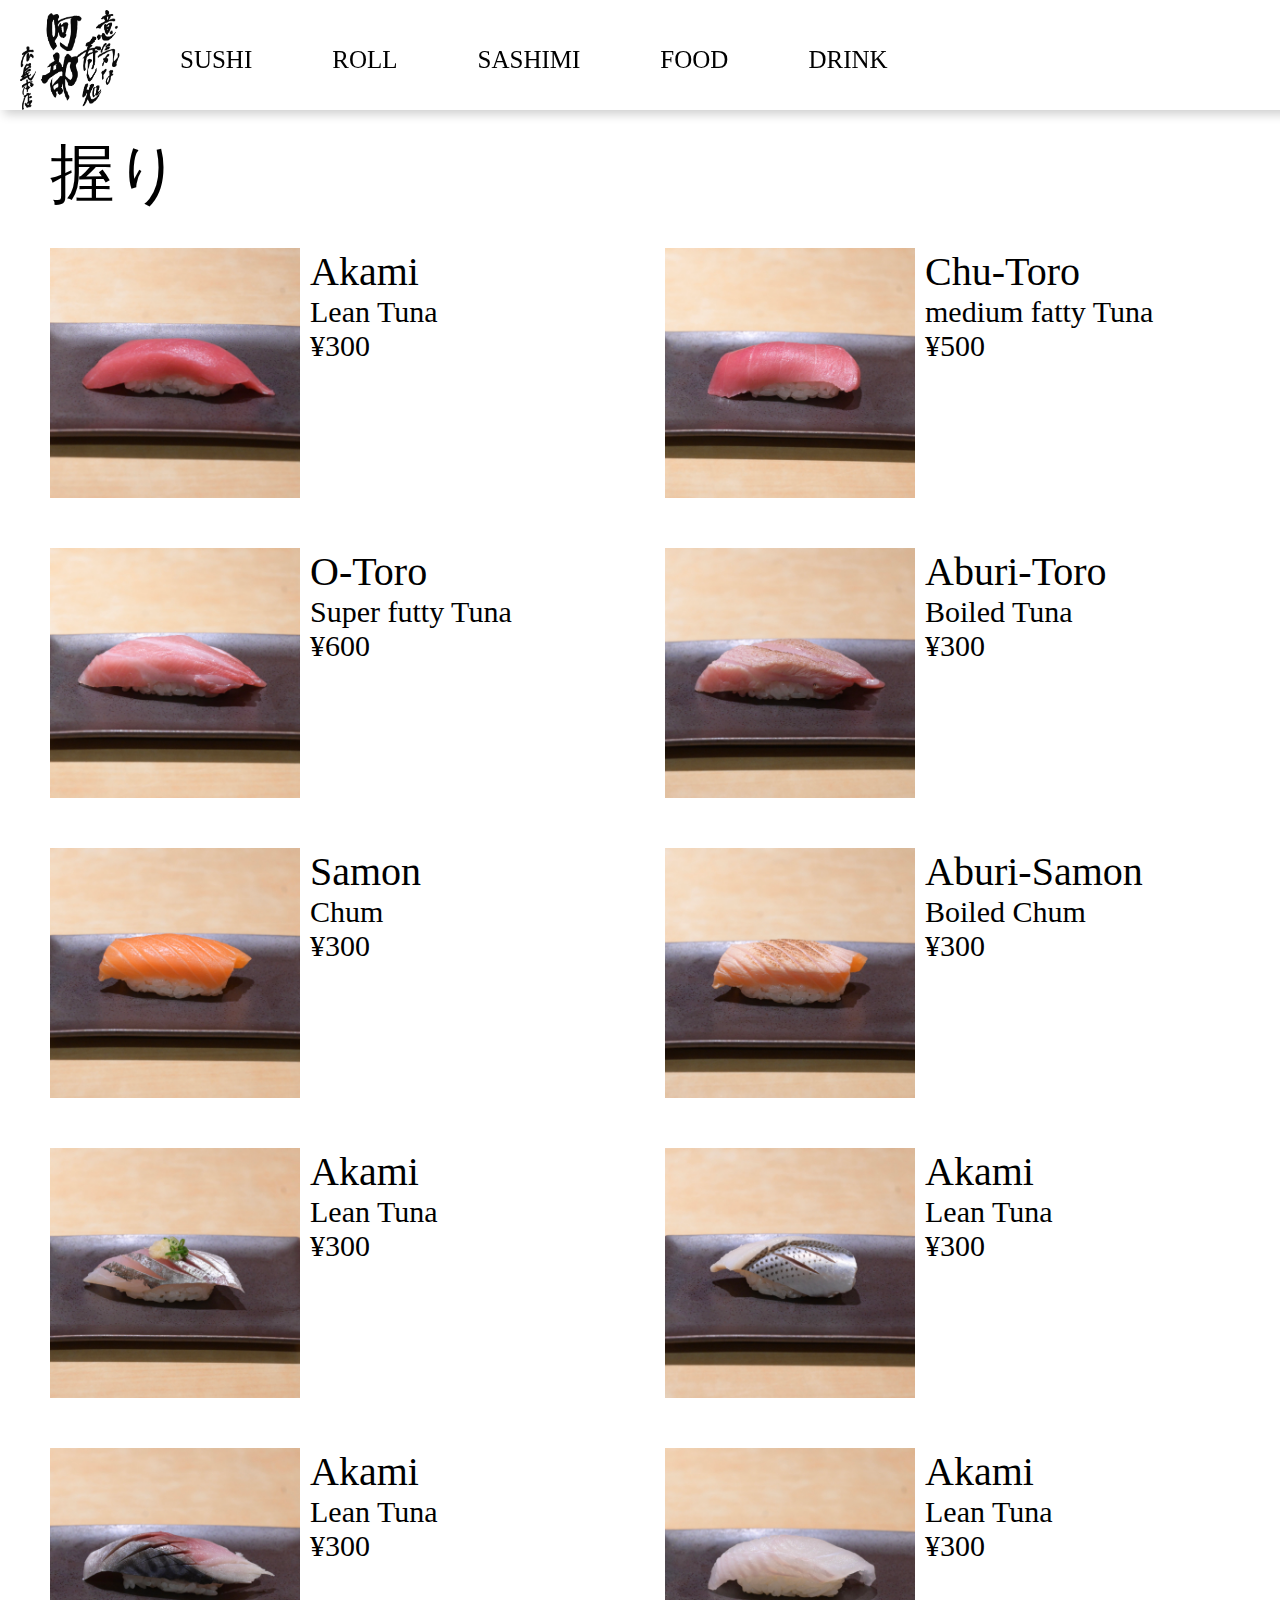
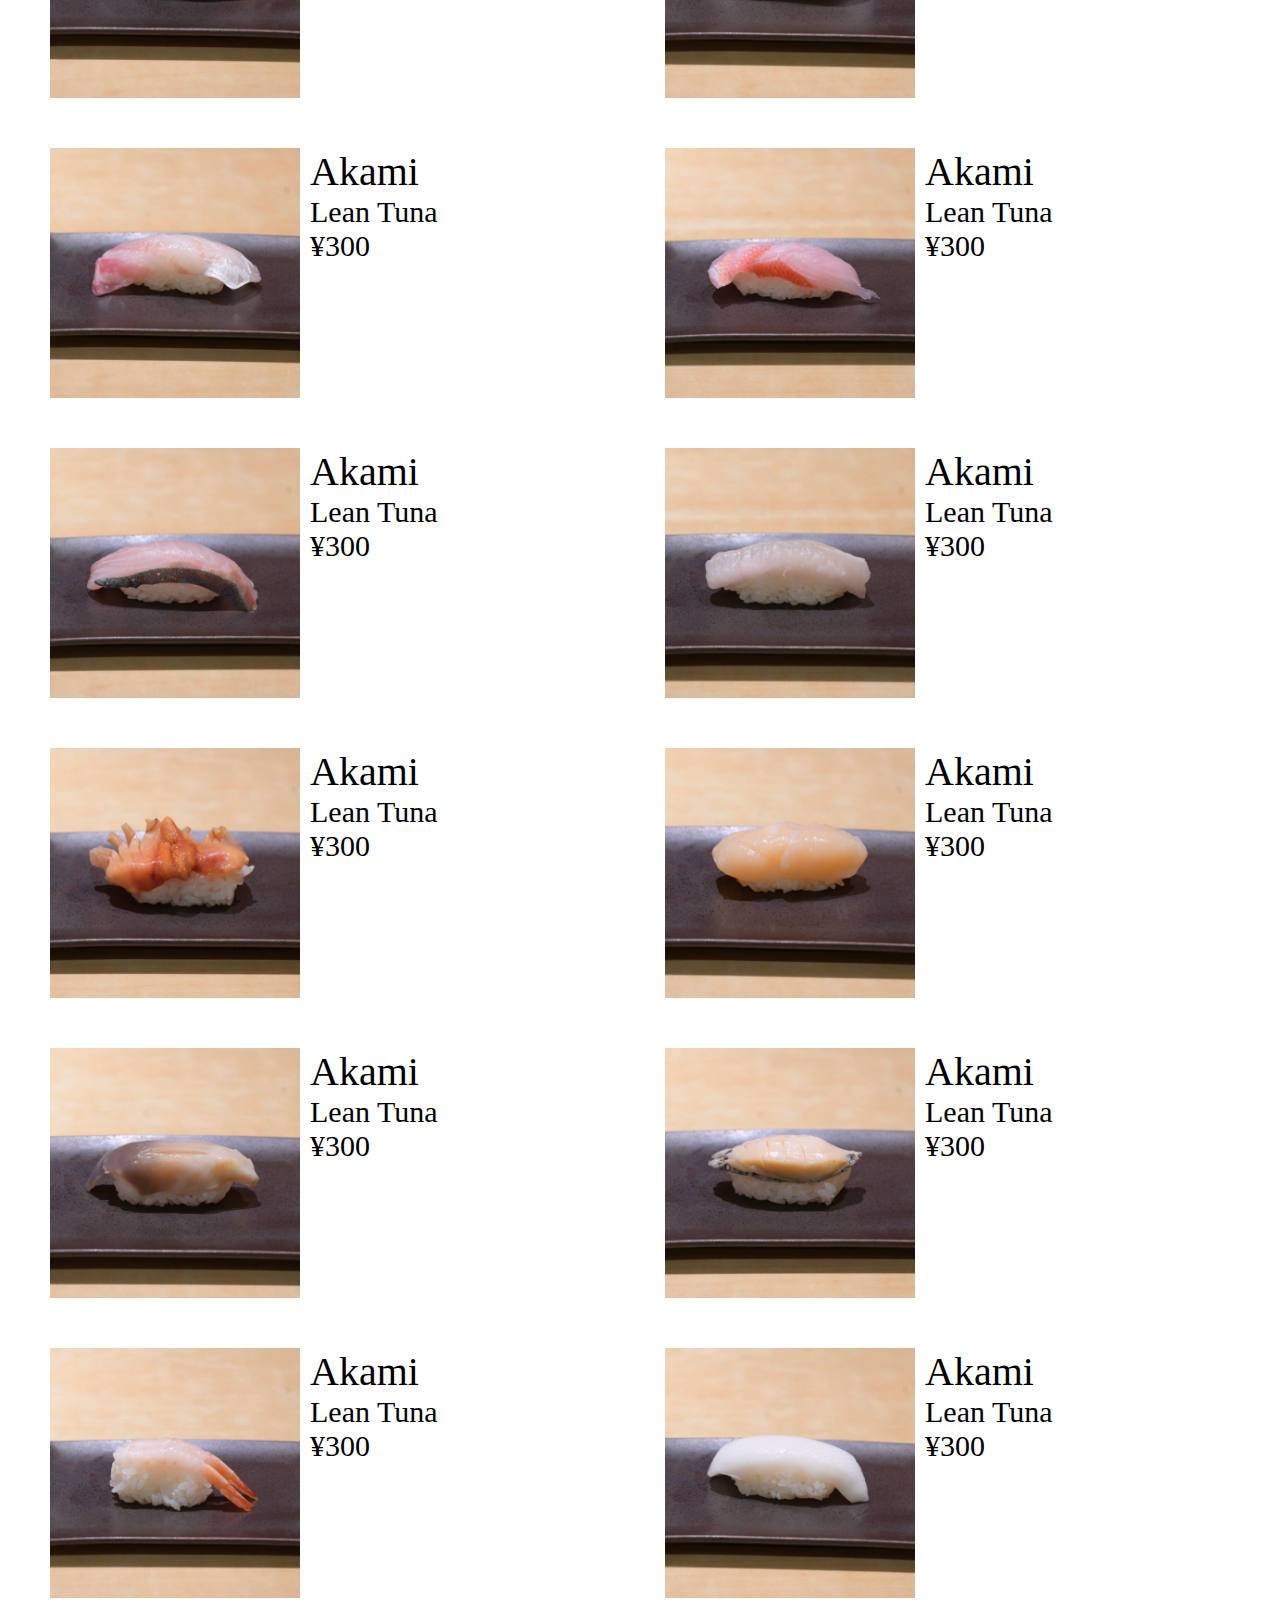
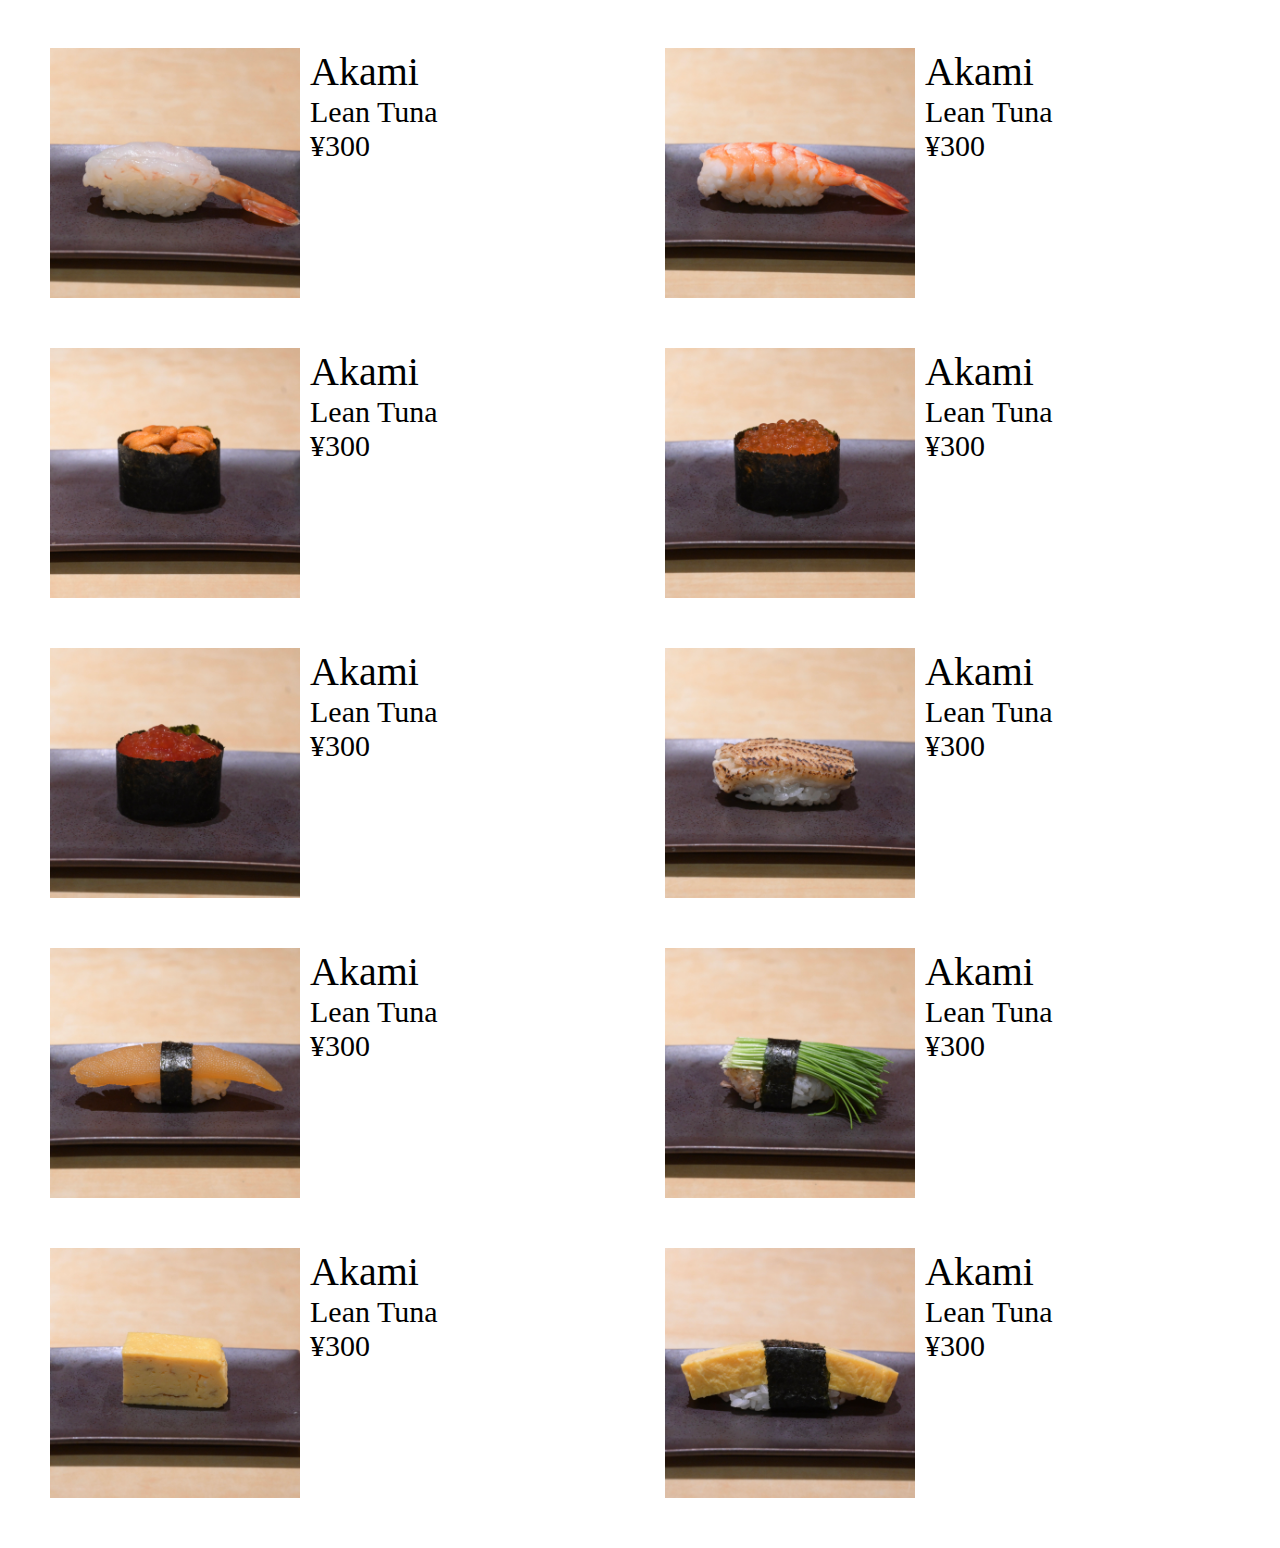
==== index.html @ 91ff0795 "Add files via upload" ====
<!DOCTYPE html>
<html>
<head>
	<meta charset="utf-8">
	<title>阿部寿司広尾本店</title>
	<link rel="stylesheet" type="text/css" href="index.css">
</head>
<body>
	<header><img src="img.png">
		<ul>
			<li><a>SUSHI</a></li>
			<li><a href="roll.html">ROLL</a></li>
			<li><a href="sashimi.html">SASHIMI</a></li>
			<li><a>FOOD</a></li>
			<li><a>DRINK</a></li>
		</ul>
	</header>

		<div class="sushi-container">
			<div><h1>握り</h1></div>
			<ul>
				<li><img src="img1.JPG"><p class="name">Akami</p><p class="name2">Lean Tuna</p><p class="place">¥300</p></li>
				<li><img src="img2.JPG"><p class="name">Chu-Toro</p><p class="name2">medium fatty Tuna</p><p class="place">¥500</p></li>
				<li><img src="img3.JPG"><p class="name">O-Toro</p><p class="name2">Super futty Tuna</p><p class="place">¥600</p></li>
				<li><img src="img4.JPG"><p class="name">Aburi-Toro</p><p class="name2">Boiled Tuna</p><p class="place">¥300</p></li>
				<li><img src="img5.JPG"><p class="name">Samon</p><p class="name2">Chum</p><p class="place">¥300</p></li>
				<li><img src="img6.JPG"><p class="name">Aburi-Samon</p><p class="name2">Boiled Chum</p><p class="place">¥300</p></li>
				<li><img src="img7.JPG"><p class="name">Akami</p><p class="name2">Lean Tuna</p><p class="place">¥300</p></li>
				<li><img src="img8.JPG"><p class="name">Akami</p><p class="name2">Lean Tuna</p><p class="place">¥300</p></li>
				<li><img src="img9.JPG"><p class="name">Akami</p><p class="name2">Lean Tuna</p><p class="place">¥300</p></li>
				<li><img src="img10.JPG"><p class="name">Akami</p><p class="name2">Lean Tuna</p><p class="place">¥300</p></li>
				<li><img src="img11.JPG"><p class="name">Akami</p><p class="name2">Lean Tuna</p><p class="place">¥300</p></li>
				<li><img src="img12.JPG"><p class="name">Akami</p><p class="name2">Lean Tuna</p><p class="place">¥300</p></li>
				<li><img src="img13.JPG"><p class="name">Akami</p><p class="name2">Lean Tuna</p><p class="place">¥300</p></li>
				<li><img src="img14.JPG"><p class="name">Akami</p><p class="name2">Lean Tuna</p><p class="place">¥300</p></li>
				<li><img src="img15.JPG"><p class="name">Akami</p><p class="name2">Lean Tuna</p><p class="place">¥300</p></li>
				<li><img src="img16.JPG"><p class="name">Akami</p><p class="name2">Lean Tuna</p><p class="place">¥300</p></li>
				<li><img src="img17.JPG"><p class="name">Akami</p><p class="name2">Lean Tuna</p><p class="place">¥300</p></li>
				<li><img src="img18.JPG"><p class="name">Akami</p><p class="name2">Lean Tuna</p><p class="place">¥300</p></li>
				<li><img src="img19.JPG"><p class="name">Akami</p><p class="name2">Lean Tuna</p><p class="place">¥300</p></li>
				<li><img src="img20.JPG"><p class="name">Akami</p><p class="name2">Lean Tuna</p><p class="place">¥300</p></li>
				<li><img src="img21.JPG"><p class="name">Akami</p><p class="name2">Lean Tuna</p><p class="place">¥300</p></li>
				<li><img src="img22.JPG"><p class="name">Akami</p><p class="name2">Lean Tuna</p><p class="place">¥300</p></li>
				<li><img src="img23.JPG"><p class="name">Akami</p><p class="name2">Lean Tuna</p><p class="place">¥300</p></li>
				<li><img src="img24.JPG"><p class="name">Akami</p><p class="name2">Lean Tuna</p><p class="place">¥300</p></li>
				<li><img src="img25.JPG"><p class="name">Akami</p><p class="name2">Lean Tuna</p><p class="place">¥300</p></li>
				<li><img src="img26.JPG"><p class="name">Akami</p><p class="name2">Lean Tuna</p><p class="place">¥300</p></li>
				<li><img src="img27.JPG"><p class="name">Akami</p><p class="name2">Lean Tuna</p><p class="place">¥300</p></li>
				<li><img src="img28.JPG"><p class="name">Akami</p><p class="name2">Lean Tuna</p><p class="place">¥300</p></li>
				<li><img src="img29.JPG"><p class="name">Akami</p><p class="name2">Lean Tuna</p><p class="place">¥300</p></li>
				<li><img src="img30.JPG"><p class="name">Akami</p><p class="name2">Lean Tuna</p><p class="place">¥300</p></li>
			</ul>
		</div>
</body>
</html>
---- index.css ----
*{
	font-family: "Times New Roman";
	font-weight: normal;
	color: black;
	text-decoration:none;
	margin: 0;
	list-style: none;
	padding: 0;
	font-weight: normal;
}
header{
	width: 100%;
	height: 100px;
	display: flex;
	background-image: url("img0.jpg");
	background-size: cover;
	box-shadow: 4px 4px 10px rgba(0,0,0,.2);
	padding-top: 10px;
	padding-left: 20px;
	position: fixed;
	z-index: 100;
}
header img{
	width: 100px;
	margin-right: 20px;
}
header li{
	float: left;
	padding: 0 40px;
	line-height: 100px;
	font-size: 25px;
}
.sushi-container{
	width: 100%;
	padding-top: 100px;
	background-image: url("img0.jpg");
	background-size: cover;
	background-attachment: fixed;
}
.sushi-container h1{
	font-size: 65px;
	padding:30px 0 30px 50px; 
	
}
.sushi-container ul{
	padding-left: 50px;
	display: flex;
	flex-wrap: wrap;
	z-index:0;
}
.sushi-container li{

	width: 50%;
	padding-bottom: 50px;
}
.sushi-container img{
	float: left;
	width: 250px;
	height: 250px;
	background-image: url("img1.jpg");
	background-size: cover;
	margin-right: 10px;
}
.sushi-container p{

}
.name{
	font-size: 40px;
}
.name2{
	font-size: 30px;
}
.place{
	font-size: 30px;
}
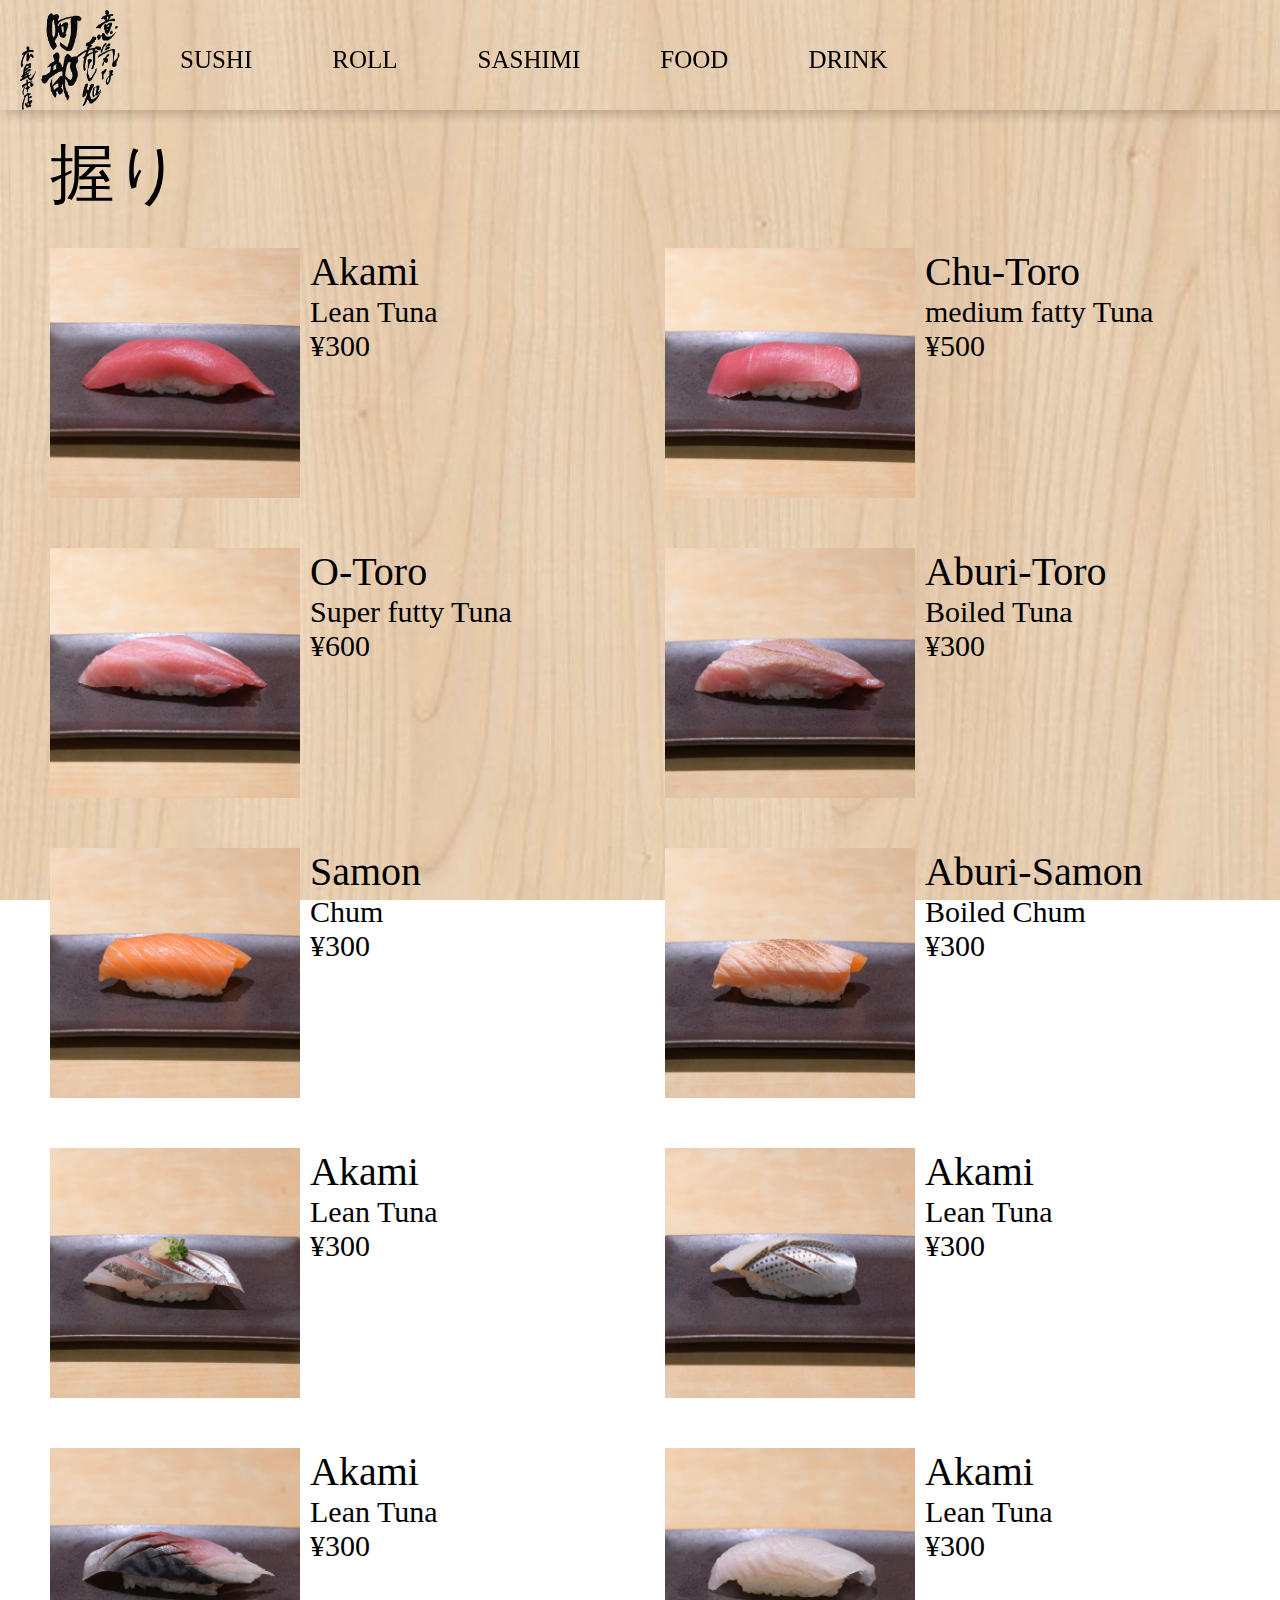
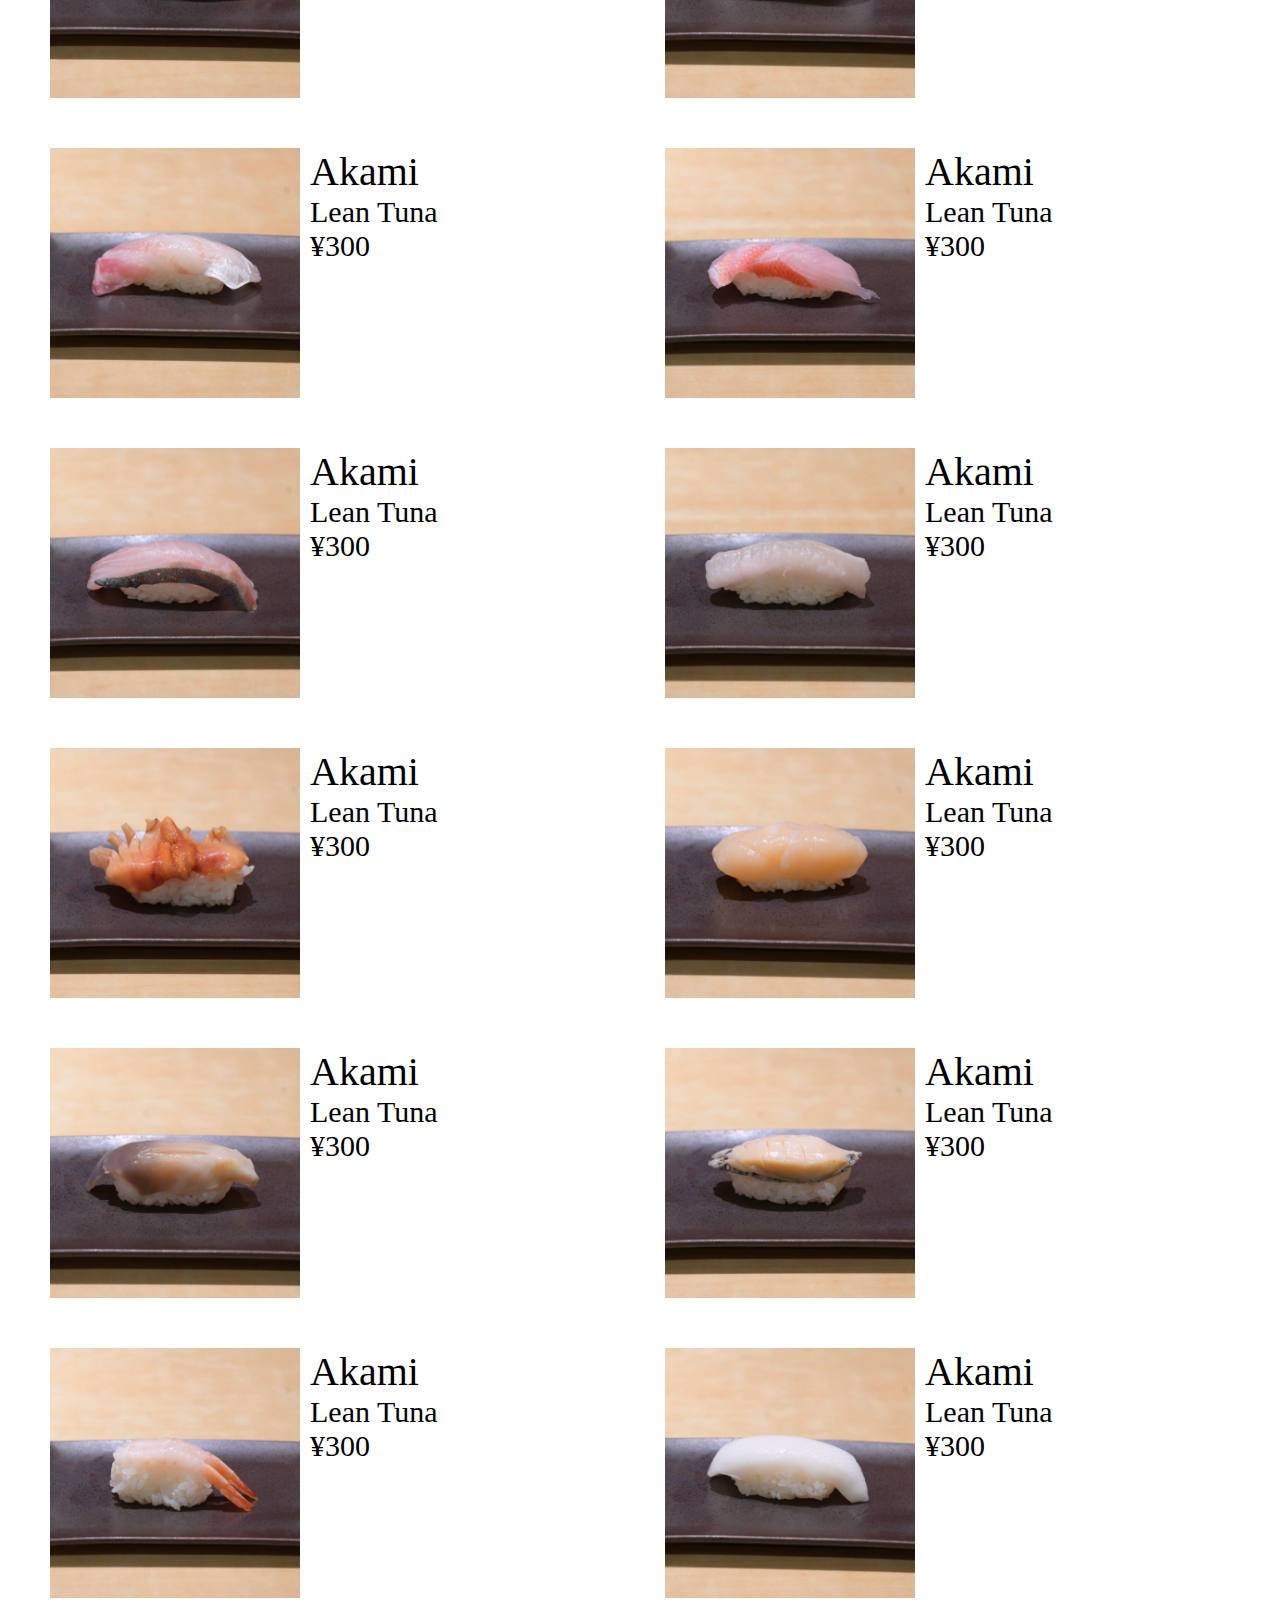
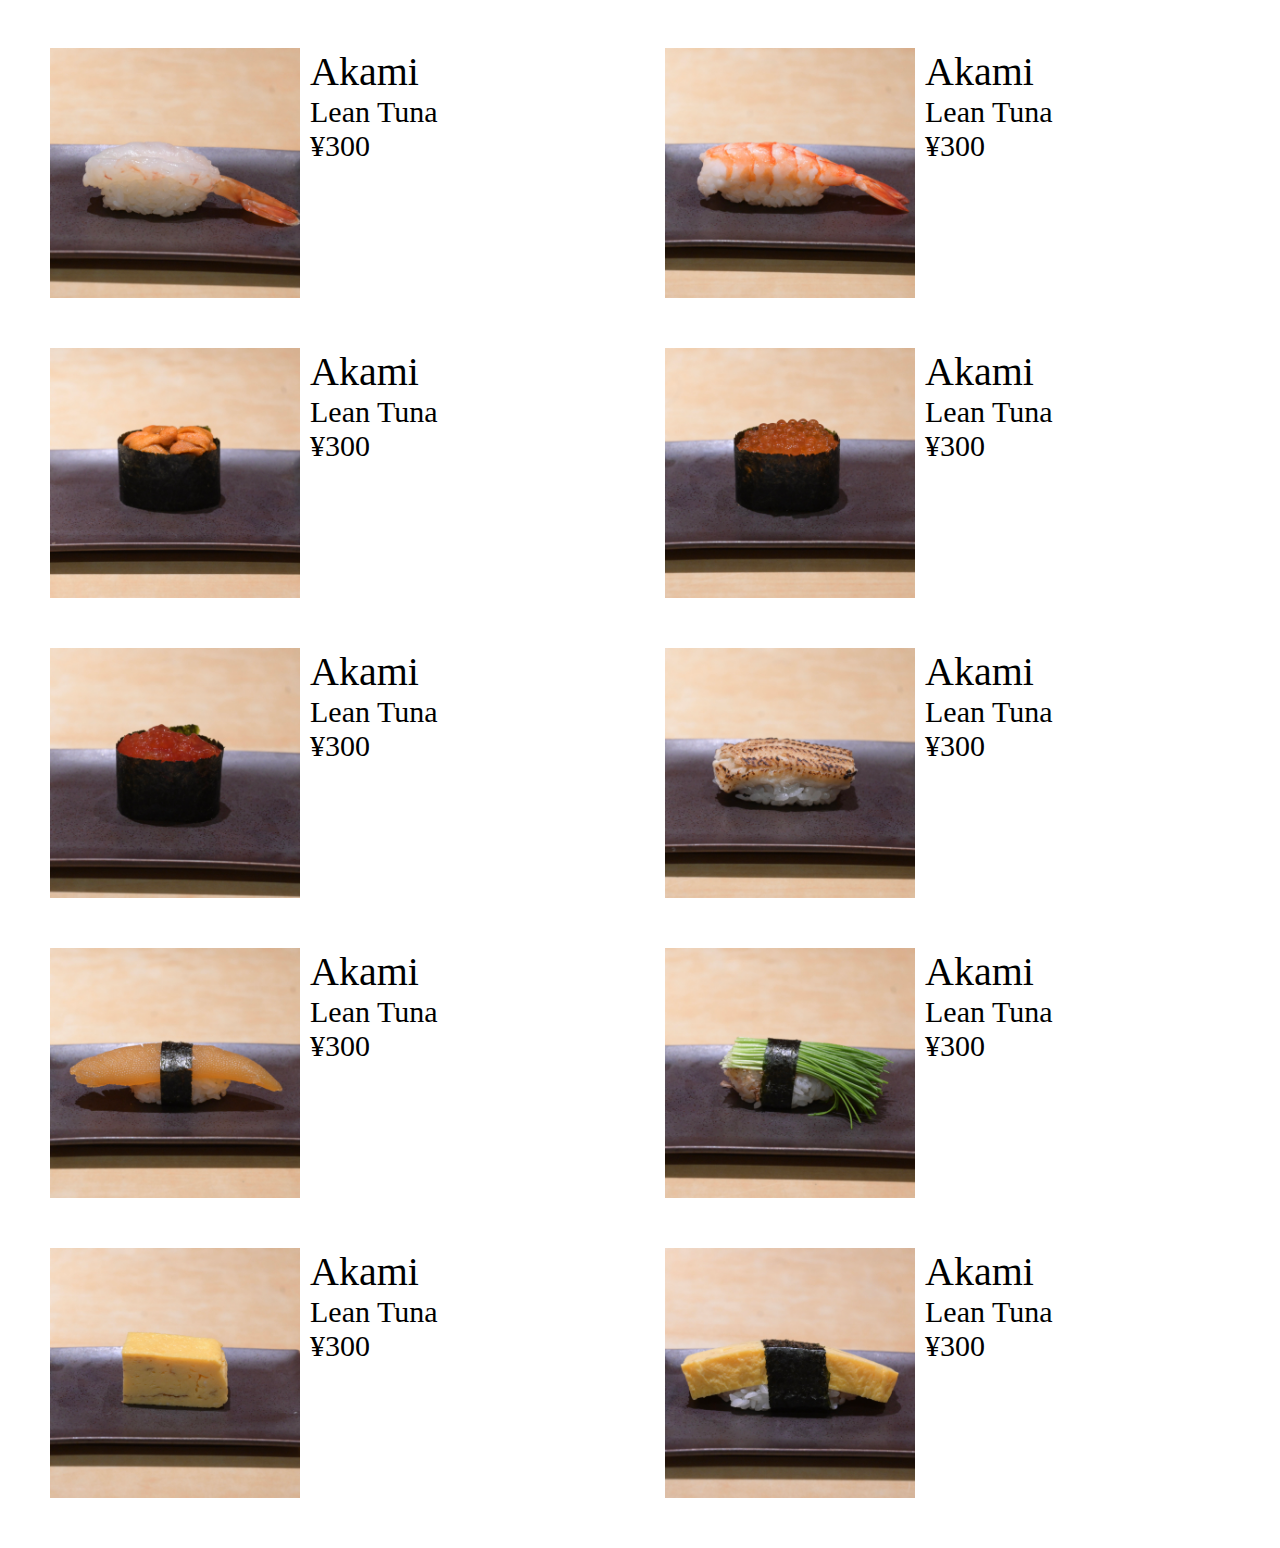
==== commit d54a8898: "Update index.html" ====
--- a/index.html
+++ b/index.html
@@ -4,6 +4,7 @@
 	<meta charset="utf-8">
 	<title>阿部寿司広尾本店</title>
 	<link rel="stylesheet" type="text/css" href="index.css">
+	<link rel="apple-touch-icon-precomposed" href="logo.png" />
 </head>
 <body>
 	<header><img src="img.png">
@@ -52,4 +53,4 @@
 			</ul>
 		</div>
 </body>
-</html>+</html>
--- a/index.css
+++ b/index.css
@@ -12,7 +12,7 @@
 	width: 100%;
 	height: 100px;
 	display: flex;
-	background-image: url("img0.jpg");
+	background-image: url("img0.JPG");
 	background-size: cover;
 	box-shadow: 4px 4px 10px rgba(0,0,0,.2);
 	padding-top: 10px;
@@ -33,7 +33,7 @@
 .sushi-container{
 	width: 100%;
 	padding-top: 100px;
-	background-image: url("img0.jpg");
+	background-image: url("img0.JPG");
 	background-size: cover;
 	background-attachment: fixed;
 }
@@ -72,4 +72,4 @@
 }
 .place{
 	font-size: 30px;
-}+}
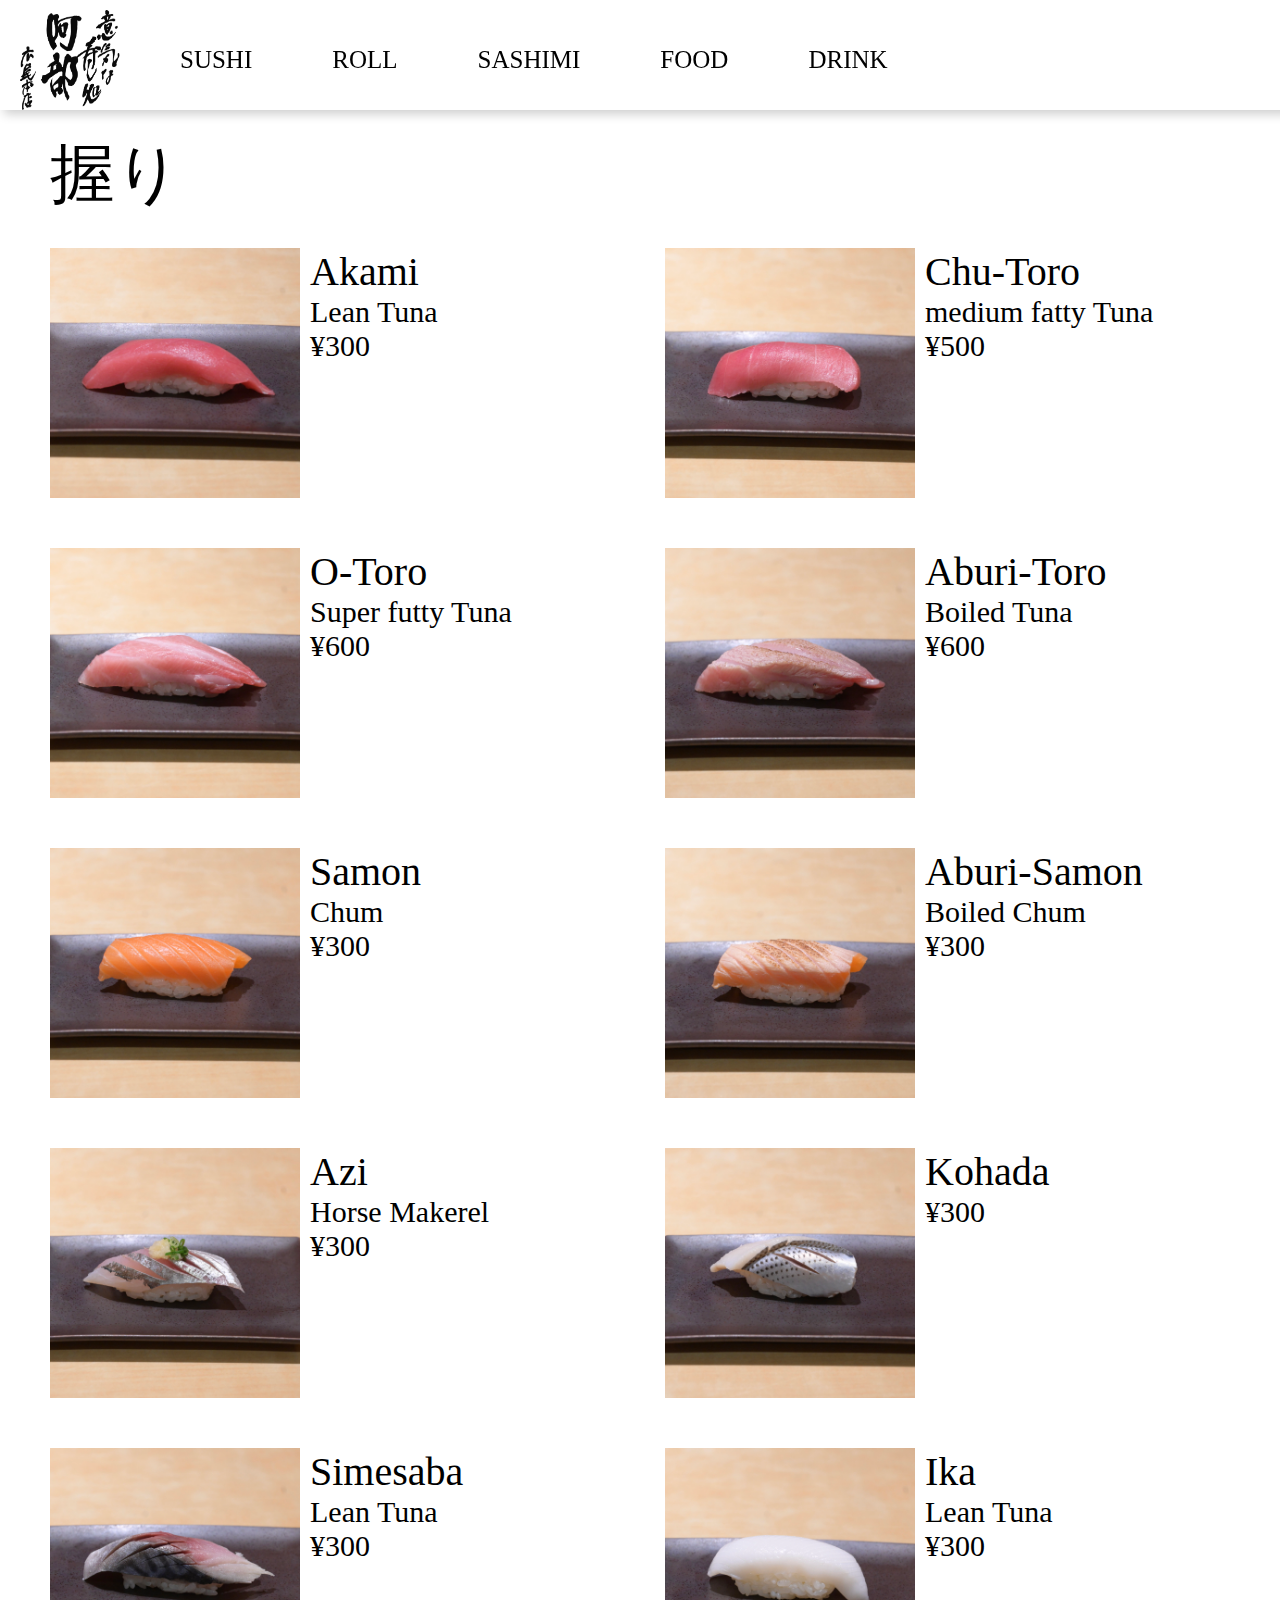
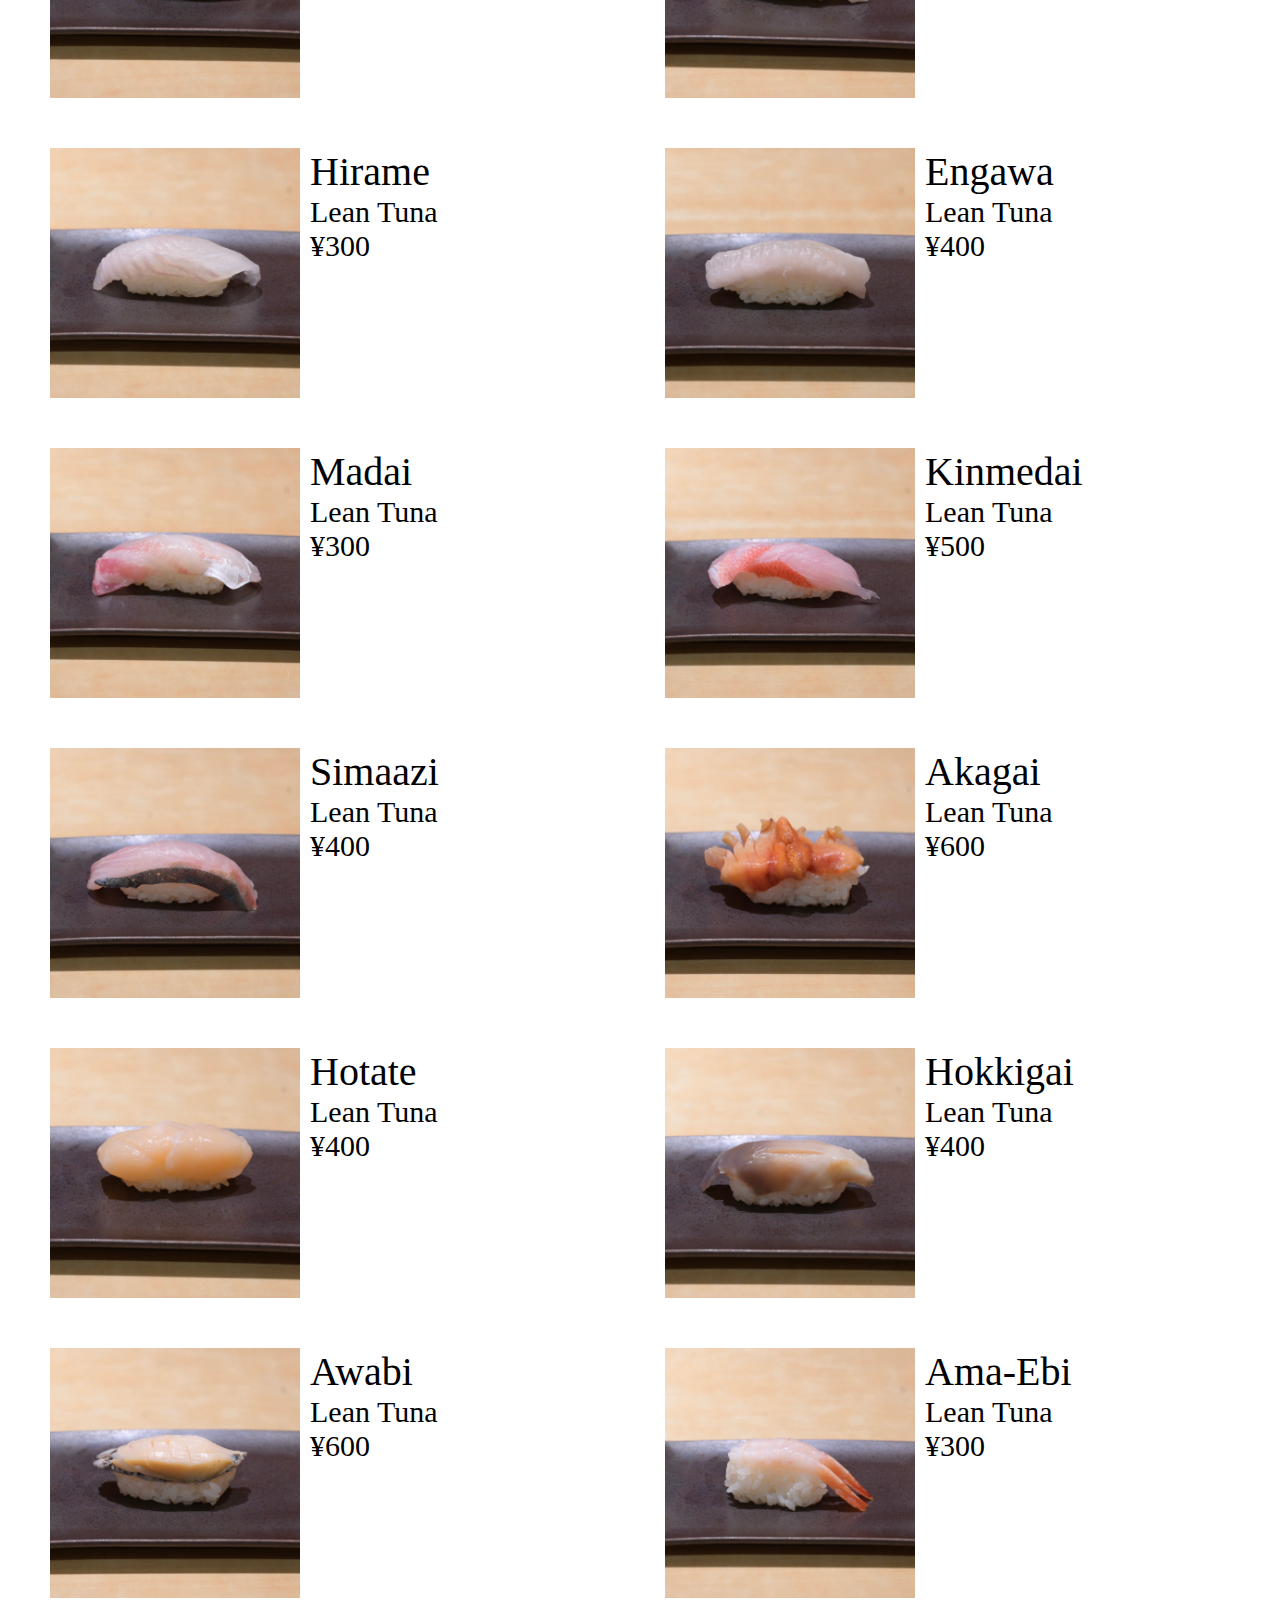
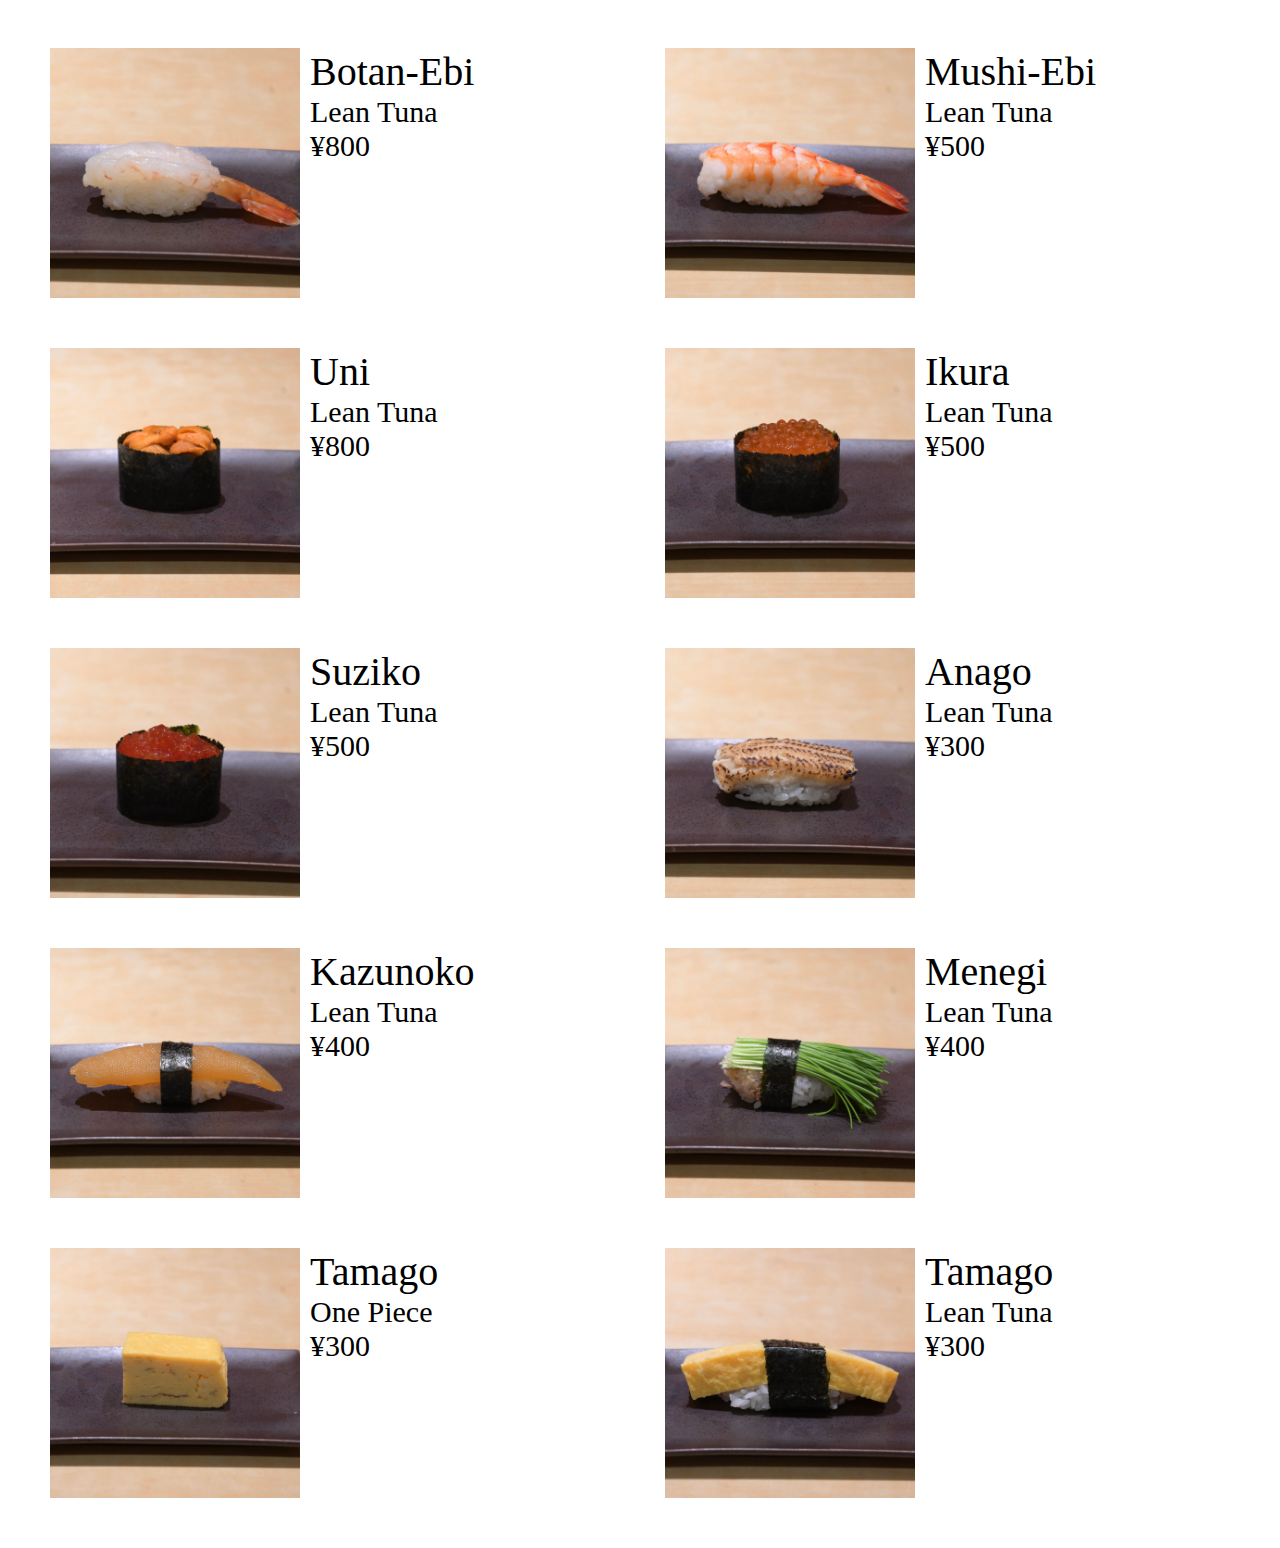
==== commit a20bcecf: "Add files via upload" ====
--- a/index.html
+++ b/index.html
@@ -1,10 +1,10 @@
 <!DOCTYPE html>
 <html>
 <head>
+	<link rel="apple-touch-icon-precomposed" href="logo.png" />
 	<meta charset="utf-8">
 	<title>阿部寿司広尾本店</title>
 	<link rel="stylesheet" type="text/css" href="index.css">
-	<link rel="apple-touch-icon-precomposed" href="logo.png" />
 </head>
 <body>
 	<header><img src="img.png">
@@ -12,8 +12,8 @@
 			<li><a>SUSHI</a></li>
 			<li><a href="roll.html">ROLL</a></li>
 			<li><a href="sashimi.html">SASHIMI</a></li>
-			<li><a>FOOD</a></li>
-			<li><a>DRINK</a></li>
+			<li><a href="food.html">FOOD</a></li>
+			<li><a href="drink.html">DRINK</a></li>
 		</ul>
 	</header>
 
@@ -23,34 +23,34 @@
 				<li><img src="img1.JPG"><p class="name">Akami</p><p class="name2">Lean Tuna</p><p class="place">¥300</p></li>
 				<li><img src="img2.JPG"><p class="name">Chu-Toro</p><p class="name2">medium fatty Tuna</p><p class="place">¥500</p></li>
 				<li><img src="img3.JPG"><p class="name">O-Toro</p><p class="name2">Super futty Tuna</p><p class="place">¥600</p></li>
-				<li><img src="img4.JPG"><p class="name">Aburi-Toro</p><p class="name2">Boiled Tuna</p><p class="place">¥300</p></li>
+				<li><img src="img4.JPG"><p class="name">Aburi-Toro</p><p class="name2">Boiled Tuna</p><p class="place">¥600</p></li>
 				<li><img src="img5.JPG"><p class="name">Samon</p><p class="name2">Chum</p><p class="place">¥300</p></li>
 				<li><img src="img6.JPG"><p class="name">Aburi-Samon</p><p class="name2">Boiled Chum</p><p class="place">¥300</p></li>
-				<li><img src="img7.JPG"><p class="name">Akami</p><p class="name2">Lean Tuna</p><p class="place">¥300</p></li>
-				<li><img src="img8.JPG"><p class="name">Akami</p><p class="name2">Lean Tuna</p><p class="place">¥300</p></li>
-				<li><img src="img9.JPG"><p class="name">Akami</p><p class="name2">Lean Tuna</p><p class="place">¥300</p></li>
-				<li><img src="img10.JPG"><p class="name">Akami</p><p class="name2">Lean Tuna</p><p class="place">¥300</p></li>
-				<li><img src="img11.JPG"><p class="name">Akami</p><p class="name2">Lean Tuna</p><p class="place">¥300</p></li>
-				<li><img src="img12.JPG"><p class="name">Akami</p><p class="name2">Lean Tuna</p><p class="place">¥300</p></li>
-				<li><img src="img13.JPG"><p class="name">Akami</p><p class="name2">Lean Tuna</p><p class="place">¥300</p></li>
-				<li><img src="img14.JPG"><p class="name">Akami</p><p class="name2">Lean Tuna</p><p class="place">¥300</p></li>
-				<li><img src="img15.JPG"><p class="name">Akami</p><p class="name2">Lean Tuna</p><p class="place">¥300</p></li>
-				<li><img src="img16.JPG"><p class="name">Akami</p><p class="name2">Lean Tuna</p><p class="place">¥300</p></li>
-				<li><img src="img17.JPG"><p class="name">Akami</p><p class="name2">Lean Tuna</p><p class="place">¥300</p></li>
-				<li><img src="img18.JPG"><p class="name">Akami</p><p class="name2">Lean Tuna</p><p class="place">¥300</p></li>
-				<li><img src="img19.JPG"><p class="name">Akami</p><p class="name2">Lean Tuna</p><p class="place">¥300</p></li>
-				<li><img src="img20.JPG"><p class="name">Akami</p><p class="name2">Lean Tuna</p><p class="place">¥300</p></li>
-				<li><img src="img21.JPG"><p class="name">Akami</p><p class="name2">Lean Tuna</p><p class="place">¥300</p></li>
-				<li><img src="img22.JPG"><p class="name">Akami</p><p class="name2">Lean Tuna</p><p class="place">¥300</p></li>
-				<li><img src="img23.JPG"><p class="name">Akami</p><p class="name2">Lean Tuna</p><p class="place">¥300</p></li>
-				<li><img src="img24.JPG"><p class="name">Akami</p><p class="name2">Lean Tuna</p><p class="place">¥300</p></li>
-				<li><img src="img25.JPG"><p class="name">Akami</p><p class="name2">Lean Tuna</p><p class="place">¥300</p></li>
-				<li><img src="img26.JPG"><p class="name">Akami</p><p class="name2">Lean Tuna</p><p class="place">¥300</p></li>
-				<li><img src="img27.JPG"><p class="name">Akami</p><p class="name2">Lean Tuna</p><p class="place">¥300</p></li>
-				<li><img src="img28.JPG"><p class="name">Akami</p><p class="name2">Lean Tuna</p><p class="place">¥300</p></li>
-				<li><img src="img29.JPG"><p class="name">Akami</p><p class="name2">Lean Tuna</p><p class="place">¥300</p></li>
-				<li><img src="img30.JPG"><p class="name">Akami</p><p class="name2">Lean Tuna</p><p class="place">¥300</p></li>
+				<li><img src="img7.JPG"><p class="name">Azi</p><p class="name2">Horse Makerel</p><p class="place">¥300</p></li>
+				<li><img src="img8.JPG"><p class="name">Kohada</p><p class="name2"></p><p class="place">¥300</p></li>
+				<li><img src="img9.JPG"><p class="name">Simesaba</p><p class="name2">Lean Tuna</p><p class="place">¥300</p></li>
+				<li><img src="img20.JPG"><p class="name">Ika</p><p class="name2">Lean Tuna</p><p class="place">¥300</p></li>
+				<li><img src="img10.JPG"><p class="name">Hirame</p><p class="name2">Lean Tuna</p><p class="place">¥300</p></li>
+				<li><img src="img14.JPG"><p class="name">Engawa</p><p class="name2">Lean Tuna</p><p class="place">¥400</p></li>
+				<li><img src="img11.JPG"><p class="name">Madai</p><p class="name2">Lean Tuna</p><p class="place">¥300</p></li>
+				<li><img src="img12.JPG"><p class="name">Kinmedai</p><p class="name2">Lean Tuna</p><p class="place">¥500</p></li>
+				<li><img src="img13.JPG"><p class="name">Simaazi</p><p class="name2">Lean Tuna</p><p class="place">¥400</p></li>
+				<li><img src="img15.JPG"><p class="name">Akagai</p><p class="name2">Lean Tuna</p><p class="place">¥600</p></li>
+				<li><img src="img16.JPG"><p class="name">Hotate</p><p class="name2">Lean Tuna</p><p class="place">¥400</p></li>
+				<li><img src="img17.JPG"><p class="name">Hokkigai</p><p class="name2">Lean Tuna</p><p class="place">¥400</p></li>
+				<li><img src="img18.JPG"><p class="name">Awabi</p><p class="name2">Lean Tuna</p><p class="place">¥600</p></li>
+				<li><img src="img19.JPG"><p class="name">Ama-Ebi</p><p class="name2">Lean Tuna</p><p class="place">¥300</p></li>
+				<li><img src="img21.JPG"><p class="name">Botan-Ebi</p><p class="name2">Lean Tuna</p><p class="place">¥800</p></li>
+				<li><img src="img22.JPG"><p class="name">Mushi-Ebi</p><p class="name2">Lean Tuna</p><p class="place">¥500</p></li>
+				<li><img src="img23.JPG"><p class="name">Uni</p><p class="name2">Lean Tuna</p><p class="place">¥800</p></li>
+				<li><img src="img24.JPG"><p class="name">Ikura</p><p class="name2">Lean Tuna</p><p class="place">¥500</p></li>
+				<li><img src="img25.JPG"><p class="name">Suziko</p><p class="name2">Lean Tuna</p><p class="place">¥500</p></li>
+				<li><img src="img26.JPG"><p class="name">Anago</p><p class="name2">Lean Tuna</p><p class="place">¥300</p></li>
+				<li><img src="img27.JPG"><p class="name">Kazunoko</p><p class="name2">Lean Tuna</p><p class="place">¥400</p></li>
+				<li><img src="img28.JPG"><p class="name">Menegi</p><p class="name2">Lean Tuna</p><p class="place">¥400</p></li>
+				<li><img src="img29.JPG"><p class="name">Tamago</p><p class="name2">One Piece</p><p class="place">¥300</p></li>
+				<li><img src="img30.JPG"><p class="name">Tamago</p><p class="name2">Lean Tuna</p><p class="place">¥300</p></li>
 			</ul>
 		</div>
 </body>
-</html>
+</html>--- a/index.css
+++ b/index.css
@@ -12,7 +12,7 @@
 	width: 100%;
 	height: 100px;
 	display: flex;
-	background-image: url("img0.JPG");
+	background-image: url("img0.jpg");
 	background-size: cover;
 	box-shadow: 4px 4px 10px rgba(0,0,0,.2);
 	padding-top: 10px;
@@ -33,7 +33,7 @@
 .sushi-container{
 	width: 100%;
 	padding-top: 100px;
-	background-image: url("img0.JPG");
+	background-image: url("img0.jpg");
 	background-size: cover;
 	background-attachment: fixed;
 }
@@ -72,4 +72,4 @@
 }
 .place{
 	font-size: 30px;
-}
+}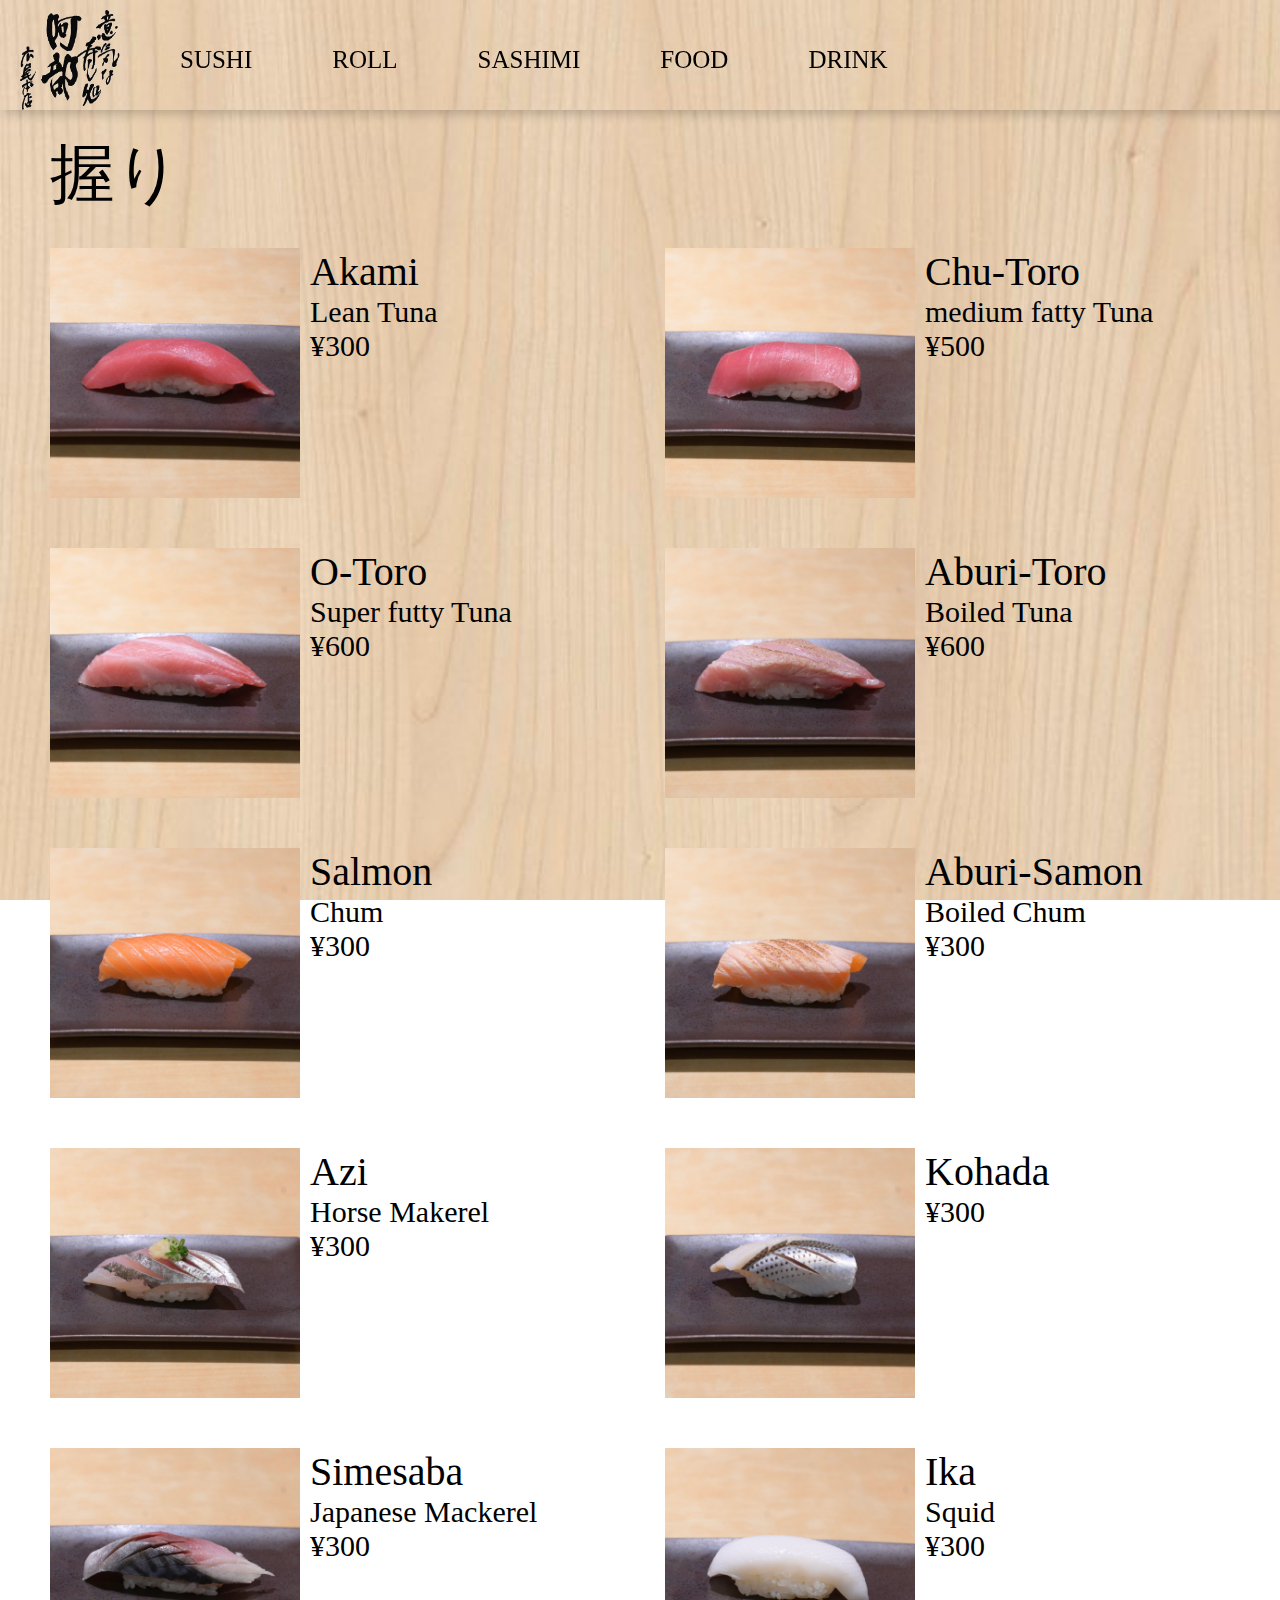
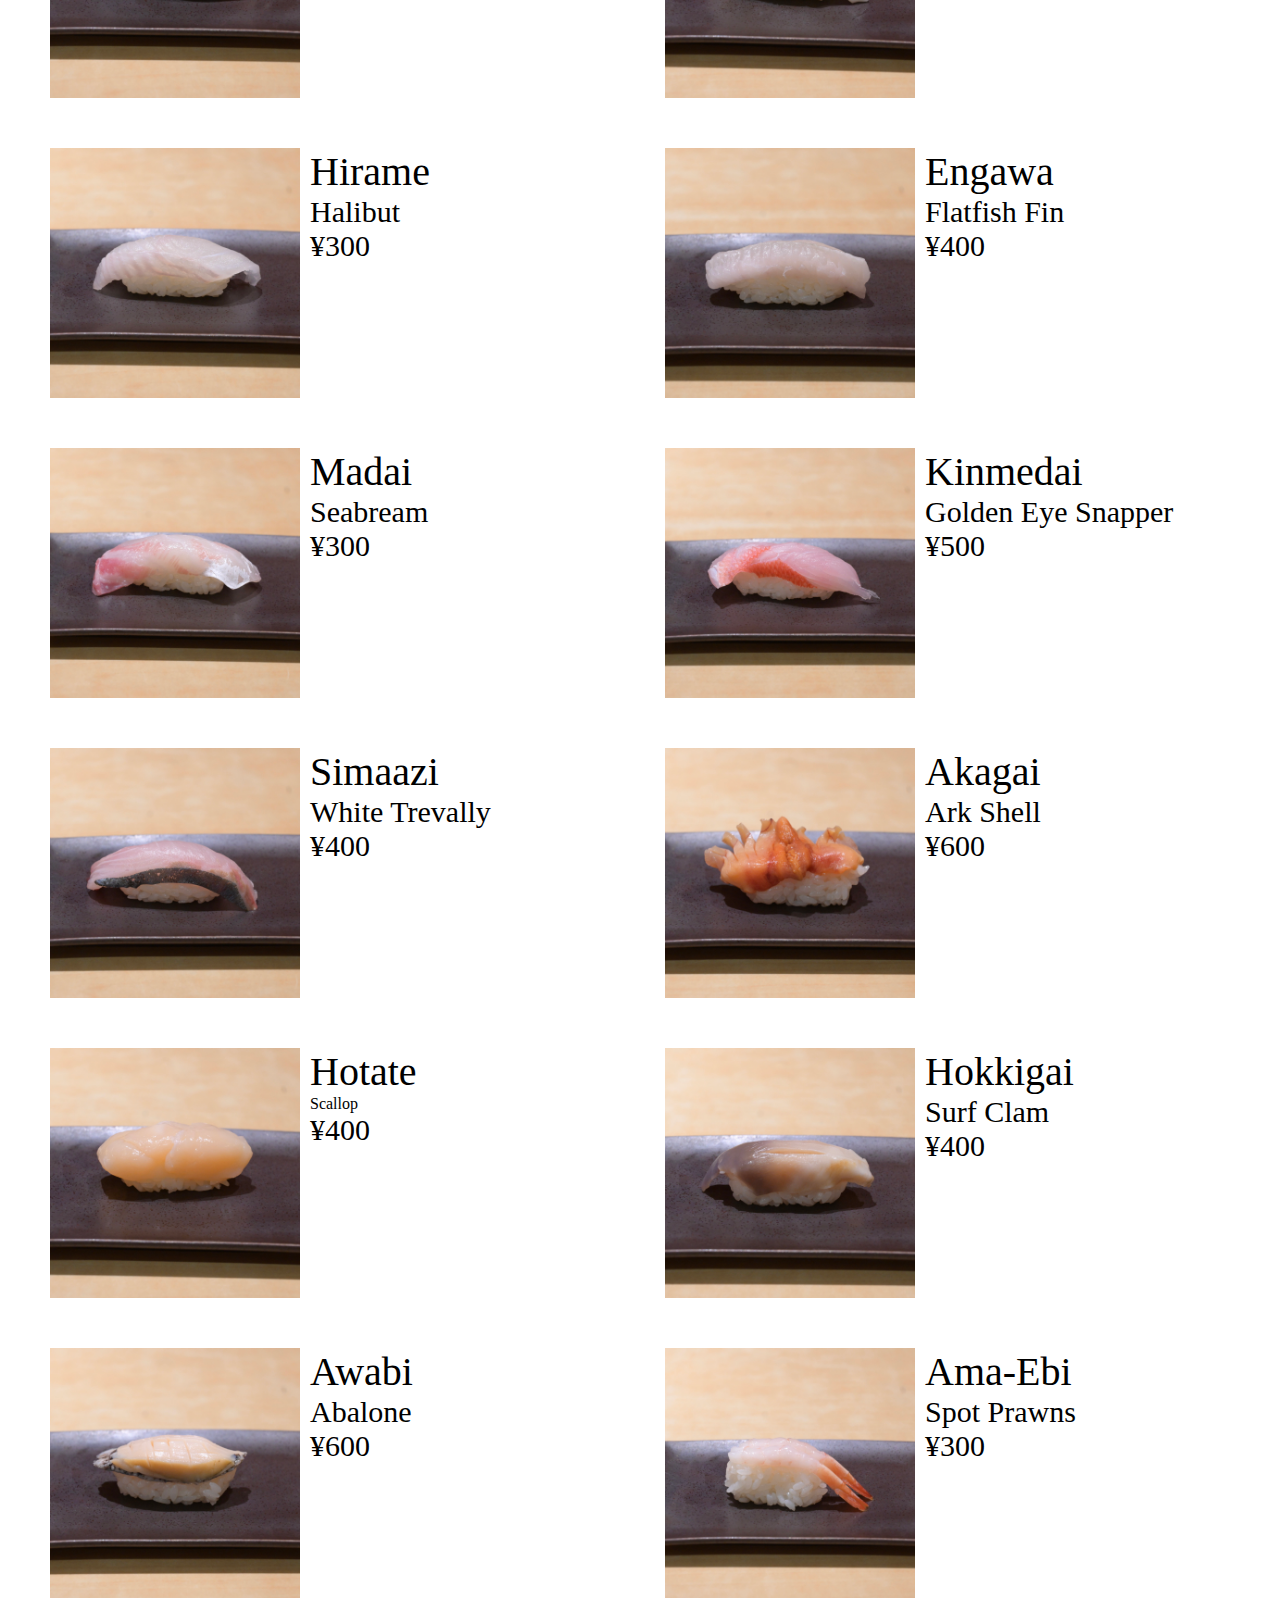
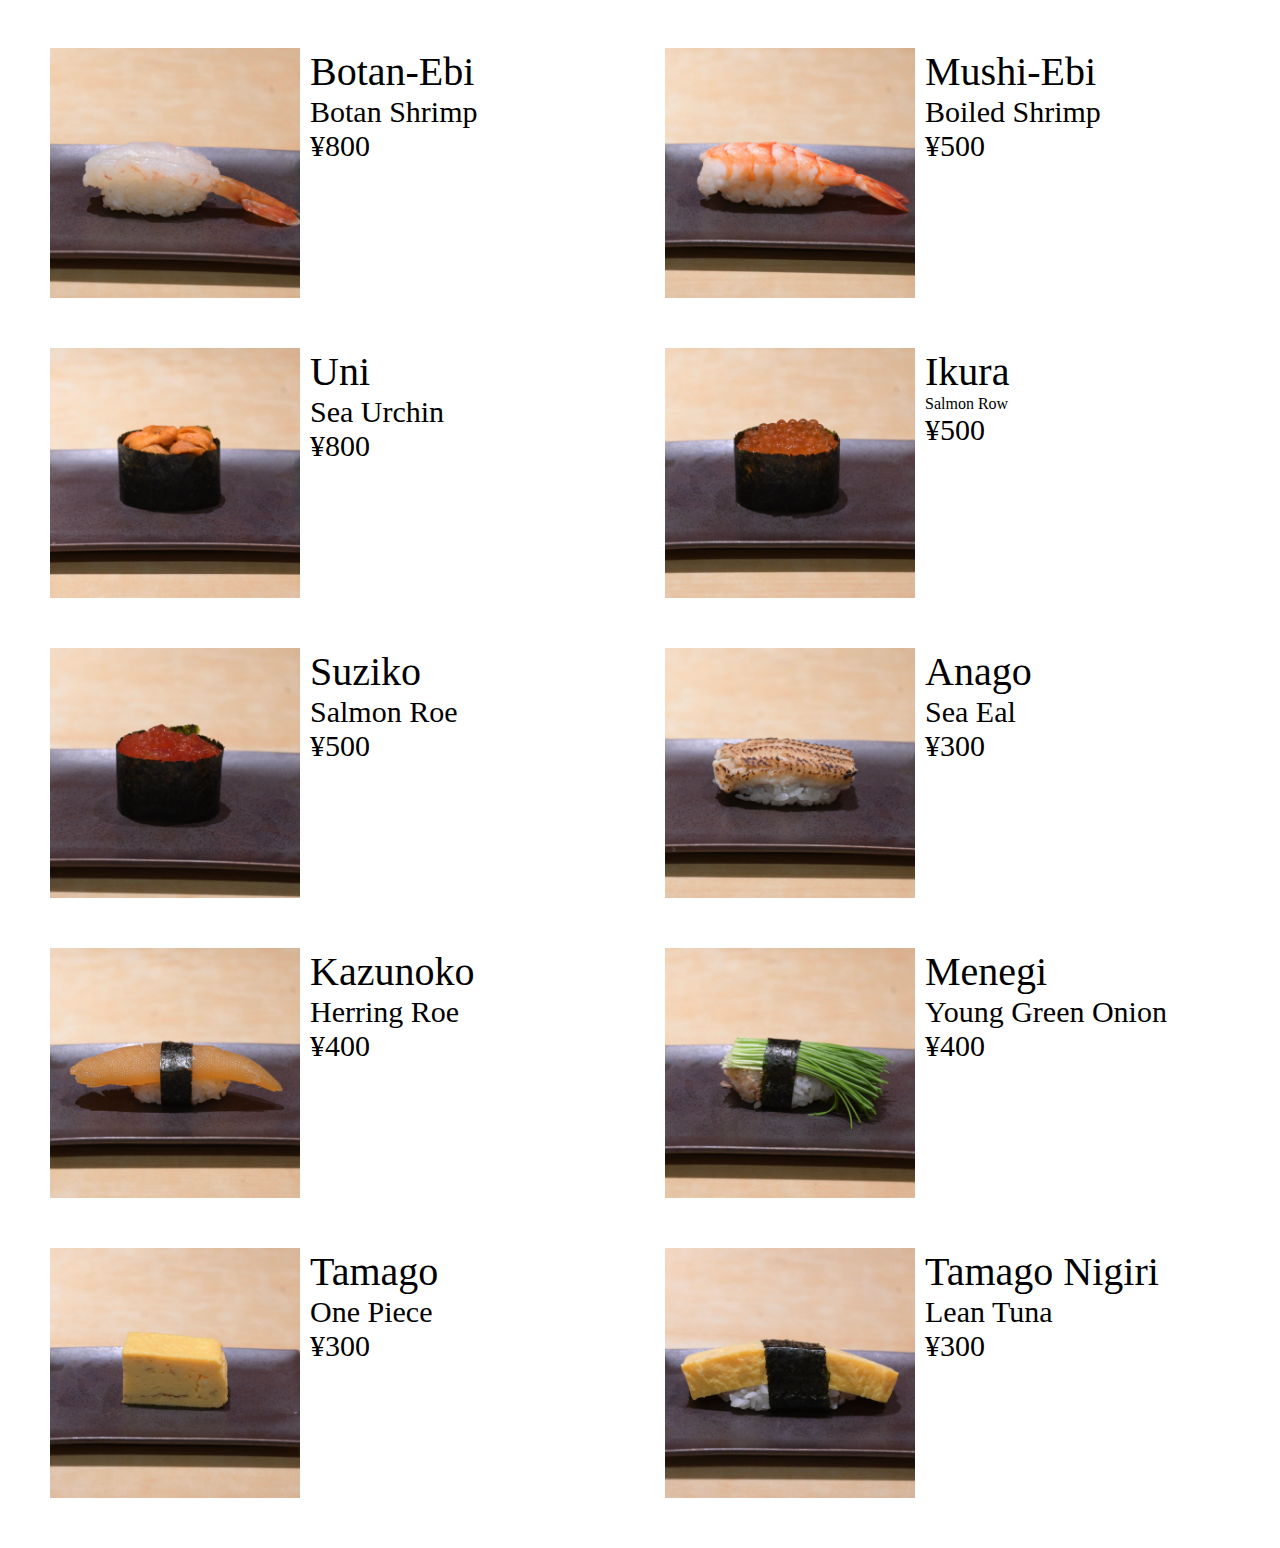
==== commit 30c34fb0: "Update index.html" ====
--- a/index.html
+++ b/index.html
@@ -24,33 +24,33 @@
 				<li><img src="img2.JPG"><p class="name">Chu-Toro</p><p class="name2">medium fatty Tuna</p><p class="place">¥500</p></li>
 				<li><img src="img3.JPG"><p class="name">O-Toro</p><p class="name2">Super futty Tuna</p><p class="place">¥600</p></li>
 				<li><img src="img4.JPG"><p class="name">Aburi-Toro</p><p class="name2">Boiled Tuna</p><p class="place">¥600</p></li>
-				<li><img src="img5.JPG"><p class="name">Samon</p><p class="name2">Chum</p><p class="place">¥300</p></li>
+				<li><img src="img5.JPG"><p class="name">Salmon</p><p class="name2">Chum</p><p class="place">¥300</p></li>
 				<li><img src="img6.JPG"><p class="name">Aburi-Samon</p><p class="name2">Boiled Chum</p><p class="place">¥300</p></li>
 				<li><img src="img7.JPG"><p class="name">Azi</p><p class="name2">Horse Makerel</p><p class="place">¥300</p></li>
 				<li><img src="img8.JPG"><p class="name">Kohada</p><p class="name2"></p><p class="place">¥300</p></li>
-				<li><img src="img9.JPG"><p class="name">Simesaba</p><p class="name2">Lean Tuna</p><p class="place">¥300</p></li>
-				<li><img src="img20.JPG"><p class="name">Ika</p><p class="name2">Lean Tuna</p><p class="place">¥300</p></li>
-				<li><img src="img10.JPG"><p class="name">Hirame</p><p class="name2">Lean Tuna</p><p class="place">¥300</p></li>
-				<li><img src="img14.JPG"><p class="name">Engawa</p><p class="name2">Lean Tuna</p><p class="place">¥400</p></li>
-				<li><img src="img11.JPG"><p class="name">Madai</p><p class="name2">Lean Tuna</p><p class="place">¥300</p></li>
-				<li><img src="img12.JPG"><p class="name">Kinmedai</p><p class="name2">Lean Tuna</p><p class="place">¥500</p></li>
-				<li><img src="img13.JPG"><p class="name">Simaazi</p><p class="name2">Lean Tuna</p><p class="place">¥400</p></li>
-				<li><img src="img15.JPG"><p class="name">Akagai</p><p class="name2">Lean Tuna</p><p class="place">¥600</p></li>
-				<li><img src="img16.JPG"><p class="name">Hotate</p><p class="name2">Lean Tuna</p><p class="place">¥400</p></li>
-				<li><img src="img17.JPG"><p class="name">Hokkigai</p><p class="name2">Lean Tuna</p><p class="place">¥400</p></li>
-				<li><img src="img18.JPG"><p class="name">Awabi</p><p class="name2">Lean Tuna</p><p class="place">¥600</p></li>
-				<li><img src="img19.JPG"><p class="name">Ama-Ebi</p><p class="name2">Lean Tuna</p><p class="place">¥300</p></li>
-				<li><img src="img21.JPG"><p class="name">Botan-Ebi</p><p class="name2">Lean Tuna</p><p class="place">¥800</p></li>
-				<li><img src="img22.JPG"><p class="name">Mushi-Ebi</p><p class="name2">Lean Tuna</p><p class="place">¥500</p></li>
-				<li><img src="img23.JPG"><p class="name">Uni</p><p class="name2">Lean Tuna</p><p class="place">¥800</p></li>
-				<li><img src="img24.JPG"><p class="name">Ikura</p><p class="name2">Lean Tuna</p><p class="place">¥500</p></li>
-				<li><img src="img25.JPG"><p class="name">Suziko</p><p class="name2">Lean Tuna</p><p class="place">¥500</p></li>
-				<li><img src="img26.JPG"><p class="name">Anago</p><p class="name2">Lean Tuna</p><p class="place">¥300</p></li>
-				<li><img src="img27.JPG"><p class="name">Kazunoko</p><p class="name2">Lean Tuna</p><p class="place">¥400</p></li>
-				<li><img src="img28.JPG"><p class="name">Menegi</p><p class="name2">Lean Tuna</p><p class="place">¥400</p></li>
+				<li><img src="img9.JPG"><p class="name">Simesaba</p><p class="name2">Japanese Mackerel</p><p class="place">¥300</p></li>
+				<li><img src="img20.JPG"><p class="name">Ika</p><p class="name2">Squid</p><p class="place">¥300</p></li>
+				<li><img src="img10.JPG"><p class="name">Hirame</p><p class="name2">Halibut</p><p class="place">¥300</p></li>
+				<li><img src="img14.JPG"><p class="name">Engawa</p><p class="name2">Flatfish Fin</p><p class="place">¥400</p></li>
+				<li><img src="img11.JPG"><p class="name">Madai</p><p class="name2">Seabream</p><p class="place">¥300</p></li>
+				<li><img src="img12.JPG"><p class="name">Kinmedai</p><p class="name2">Golden Eye Snapper</p><p class="place">¥500</p></li>
+				<li><img src="img13.JPG"><p class="name">Simaazi</p><p class="name2">White Trevally</p><p class="place">¥400</p></li>
+				<li><img src="img15.JPG"><p class="name">Akagai</p><p class="name2">Ark Shell</p><p class="place">¥600</p></li>
+				<li><img src="img16.JPG"><p class="name">Hotate</p><p class="name2"></p>Scallop<p class="place">¥400</p></li>
+				<li><img src="img17.JPG"><p class="name">Hokkigai</p><p class="name2">Surf Clam</p><p class="place">¥400</p></li>
+				<li><img src="img18.JPG"><p class="name">Awabi</p><p class="name2">Abalone</p><p class="place">¥600</p></li>
+				<li><img src="img19.JPG"><p class="name">Ama-Ebi</p><p class="name2">Spot Prawns</p><p class="place">¥300</p></li>
+				<li><img src="img21.JPG"><p class="name">Botan-Ebi</p><p class="name2">Botan Shrimp</p><p class="place">¥800</p></li>
+				<li><img src="img22.JPG"><p class="name">Mushi-Ebi</p><p class="name2">Boiled Shrimp</p><p class="place">¥500</p></li>
+				<li><img src="img23.JPG"><p class="name">Uni</p><p class="name2">Sea Urchin</p><p class="place">¥800</p></li>
+				<li><img src="img24.JPG"><p class="name">Ikura</p><p class="name2"></p>Salmon Row<p class="place">¥500</p></li>
+				<li><img src="img25.JPG"><p class="name">Suziko</p><p class="name2">Salmon Roe</p><p class="place">¥500</p></li>
+				<li><img src="img26.JPG"><p class="name">Anago</p><p class="name2">Sea Eal</p><p class="place">¥300</p></li>
+				<li><img src="img27.JPG"><p class="name">Kazunoko</p><p class="name2">Herring Roe</p><p class="place">¥400</p></li>
+				<li><img src="img28.JPG"><p class="name">Menegi</p><p class="name2">Young Green Onion</p><p class="place">¥400</p></li>
 				<li><img src="img29.JPG"><p class="name">Tamago</p><p class="name2">One Piece</p><p class="place">¥300</p></li>
-				<li><img src="img30.JPG"><p class="name">Tamago</p><p class="name2">Lean Tuna</p><p class="place">¥300</p></li>
+				<li><img src="img30.JPG"><p class="name">Tamago Nigiri</p><p class="name2">Lean Tuna</p><p class="place">¥300</p></li>
 			</ul>
 		</div>
 </body>
-</html>+</html>
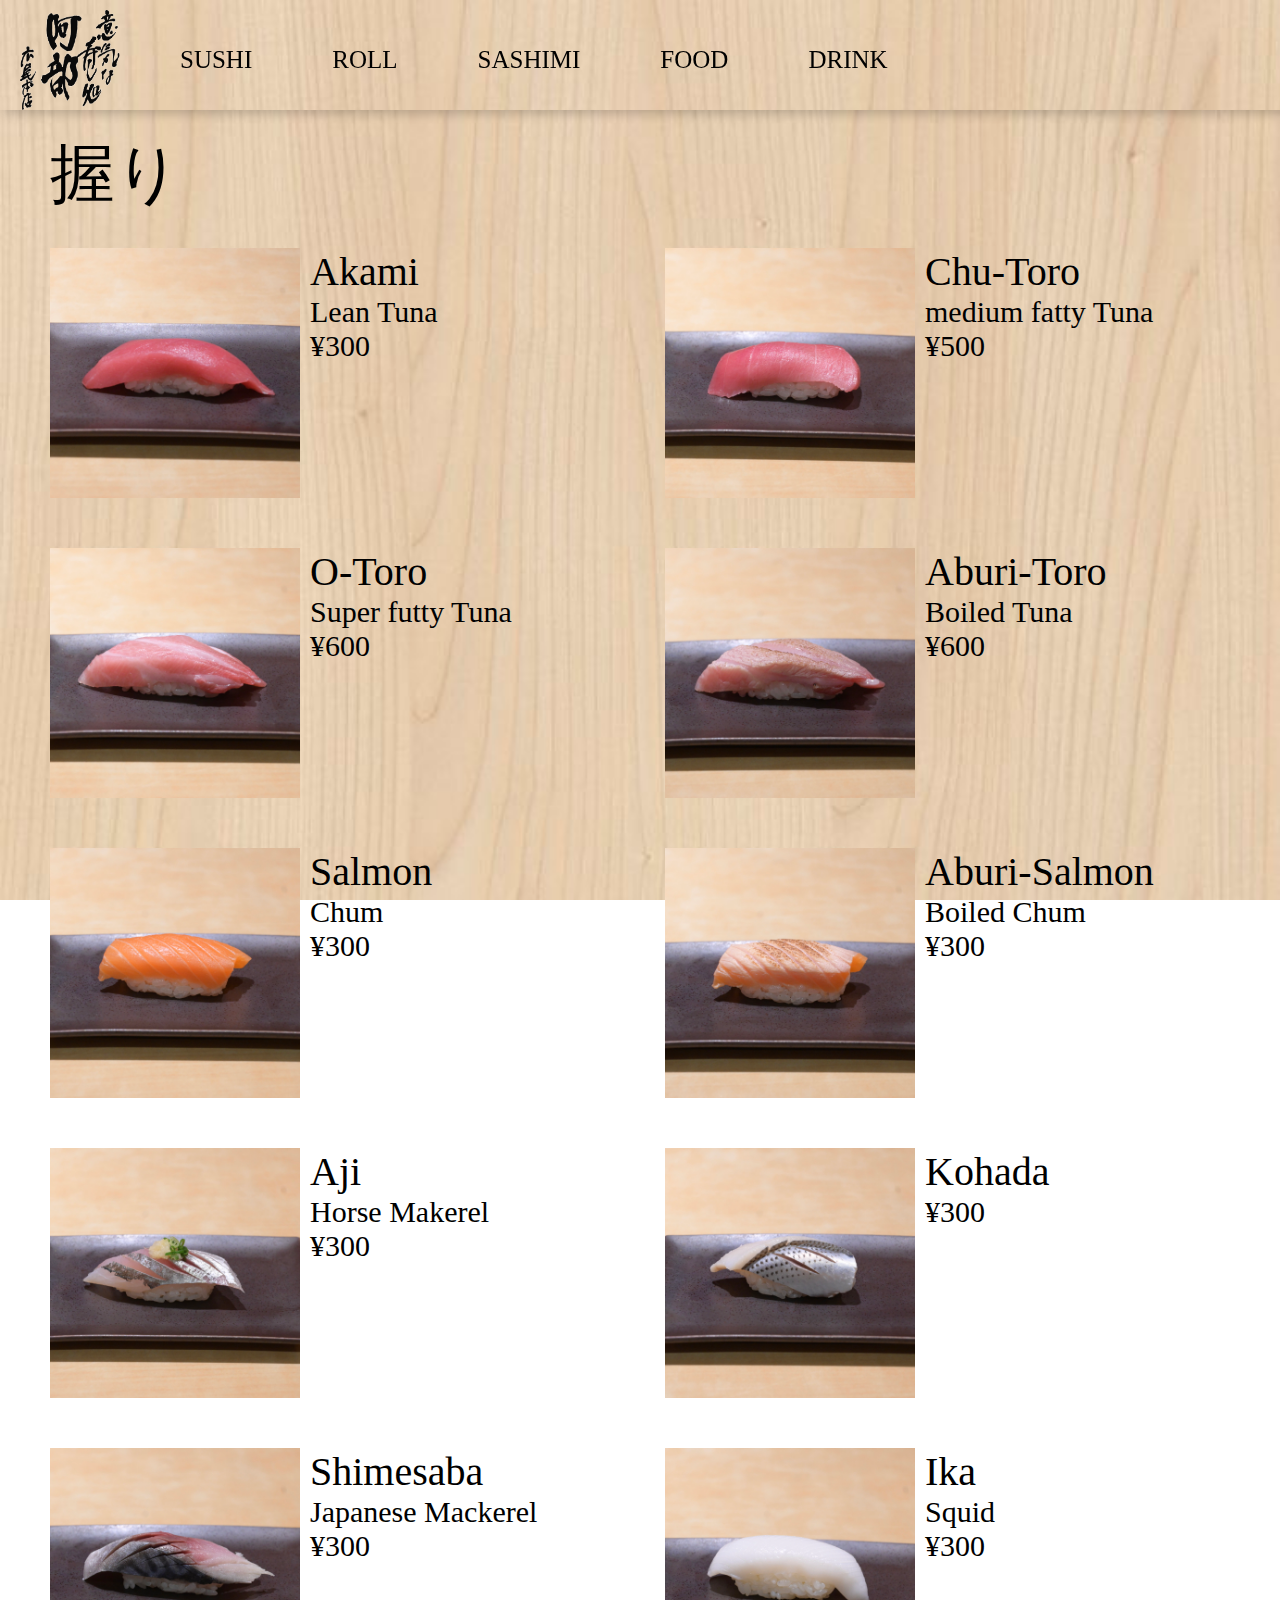
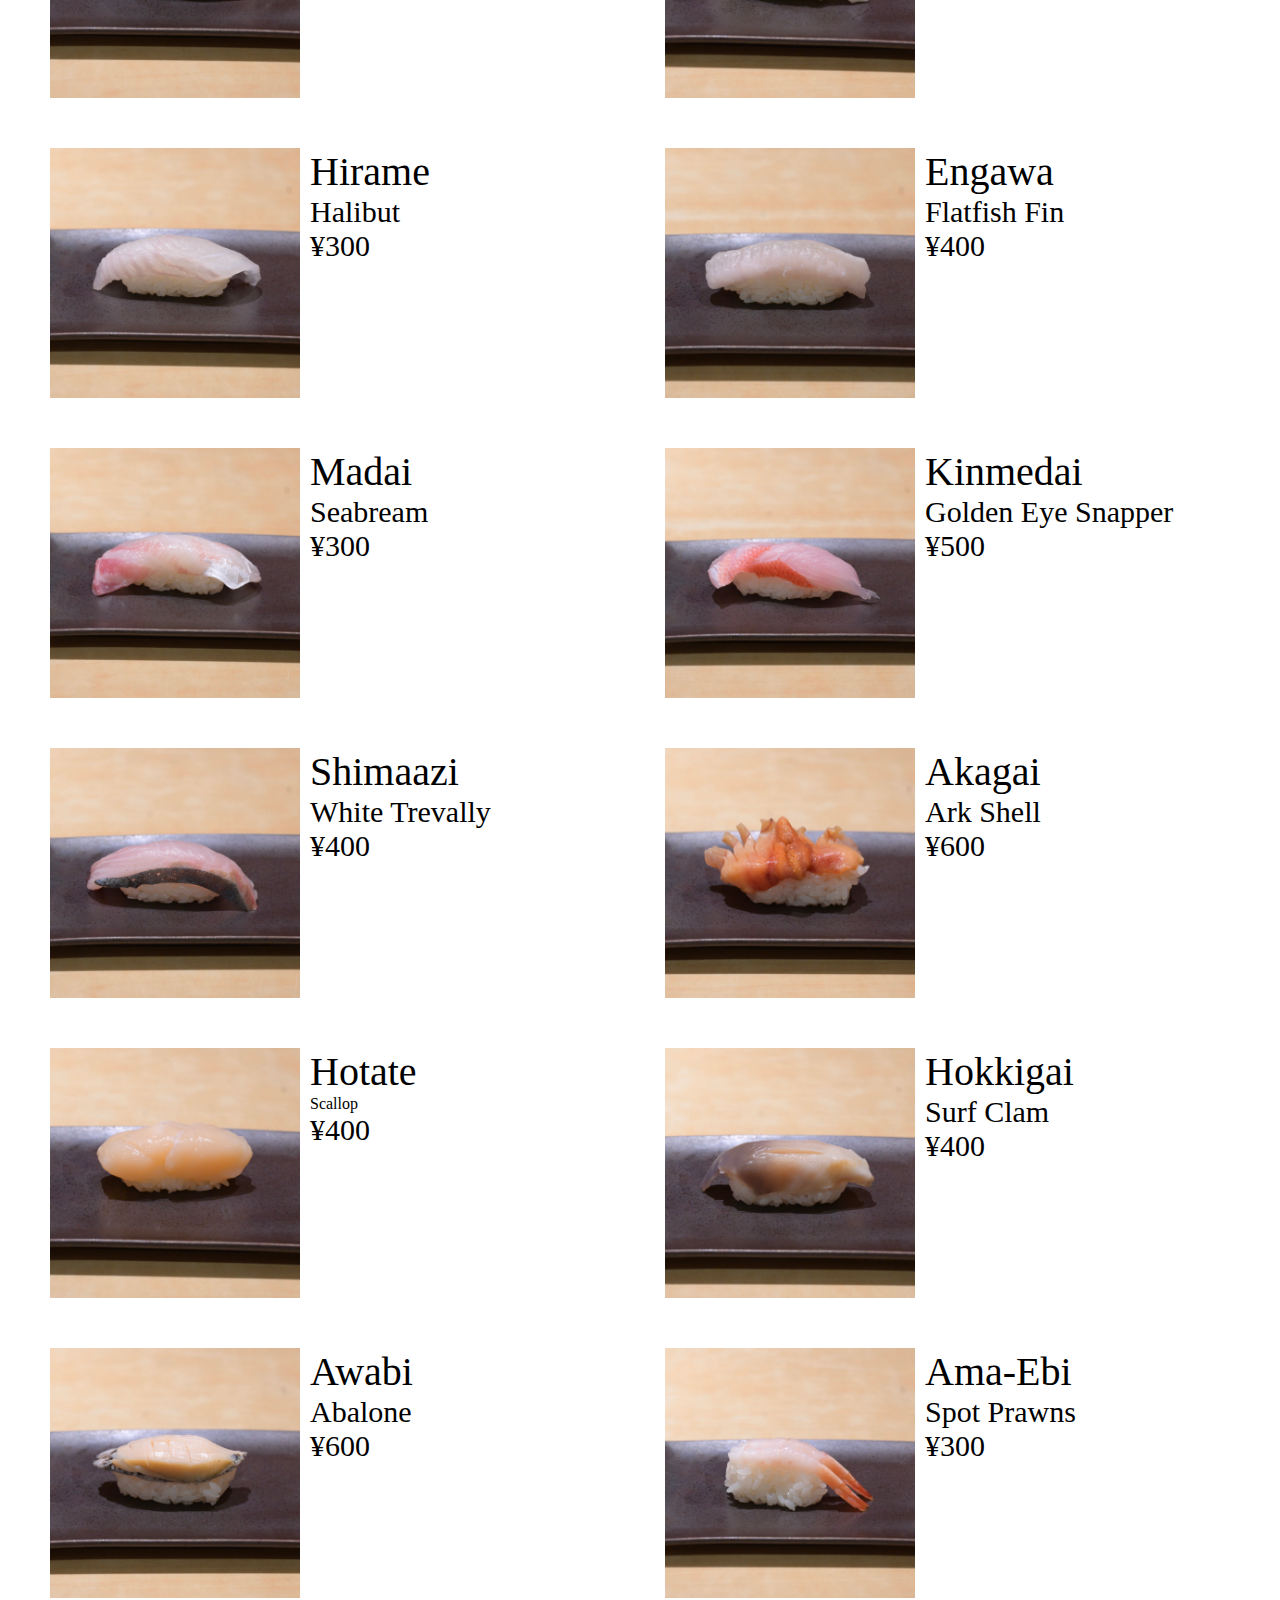
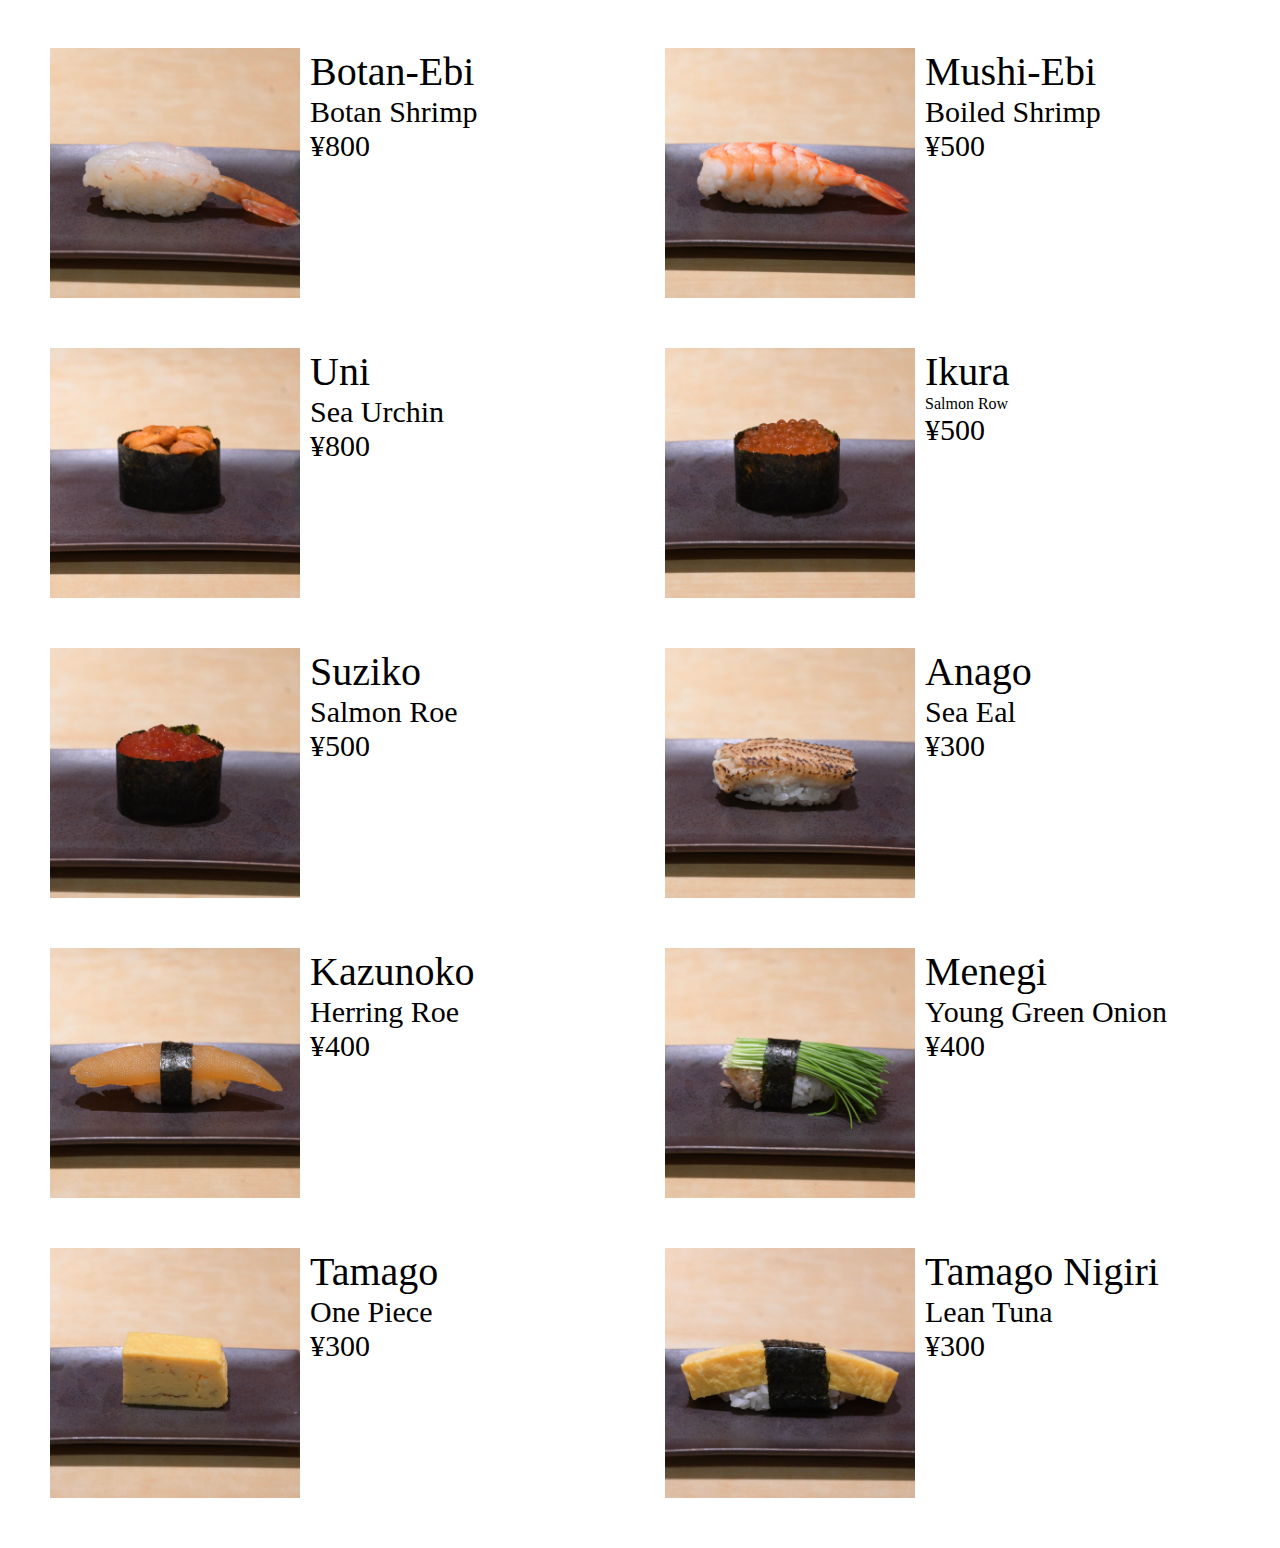
==== commit 66b6c769: "Update index.html" ====
--- a/index.html
+++ b/index.html
@@ -25,16 +25,16 @@
 				<li><img src="img3.JPG"><p class="name">O-Toro</p><p class="name2">Super futty Tuna</p><p class="place">¥600</p></li>
 				<li><img src="img4.JPG"><p class="name">Aburi-Toro</p><p class="name2">Boiled Tuna</p><p class="place">¥600</p></li>
 				<li><img src="img5.JPG"><p class="name">Salmon</p><p class="name2">Chum</p><p class="place">¥300</p></li>
-				<li><img src="img6.JPG"><p class="name">Aburi-Samon</p><p class="name2">Boiled Chum</p><p class="place">¥300</p></li>
-				<li><img src="img7.JPG"><p class="name">Azi</p><p class="name2">Horse Makerel</p><p class="place">¥300</p></li>
+				<li><img src="img6.JPG"><p class="name">Aburi-Salmon</p><p class="name2">Boiled Chum</p><p class="place">¥300</p></li>
+				<li><img src="img7.JPG"><p class="name">Aji</p><p class="name2">Horse Makerel</p><p class="place">¥300</p></li>
 				<li><img src="img8.JPG"><p class="name">Kohada</p><p class="name2"></p><p class="place">¥300</p></li>
-				<li><img src="img9.JPG"><p class="name">Simesaba</p><p class="name2">Japanese Mackerel</p><p class="place">¥300</p></li>
+				<li><img src="img9.JPG"><p class="name">Shimesaba</p><p class="name2">Japanese Mackerel</p><p class="place">¥300</p></li>
 				<li><img src="img20.JPG"><p class="name">Ika</p><p class="name2">Squid</p><p class="place">¥300</p></li>
 				<li><img src="img10.JPG"><p class="name">Hirame</p><p class="name2">Halibut</p><p class="place">¥300</p></li>
 				<li><img src="img14.JPG"><p class="name">Engawa</p><p class="name2">Flatfish Fin</p><p class="place">¥400</p></li>
 				<li><img src="img11.JPG"><p class="name">Madai</p><p class="name2">Seabream</p><p class="place">¥300</p></li>
 				<li><img src="img12.JPG"><p class="name">Kinmedai</p><p class="name2">Golden Eye Snapper</p><p class="place">¥500</p></li>
-				<li><img src="img13.JPG"><p class="name">Simaazi</p><p class="name2">White Trevally</p><p class="place">¥400</p></li>
+				<li><img src="img13.JPG"><p class="name">Shimaazi</p><p class="name2">White Trevally</p><p class="place">¥400</p></li>
 				<li><img src="img15.JPG"><p class="name">Akagai</p><p class="name2">Ark Shell</p><p class="place">¥600</p></li>
 				<li><img src="img16.JPG"><p class="name">Hotate</p><p class="name2"></p>Scallop<p class="place">¥400</p></li>
 				<li><img src="img17.JPG"><p class="name">Hokkigai</p><p class="name2">Surf Clam</p><p class="place">¥400</p></li>
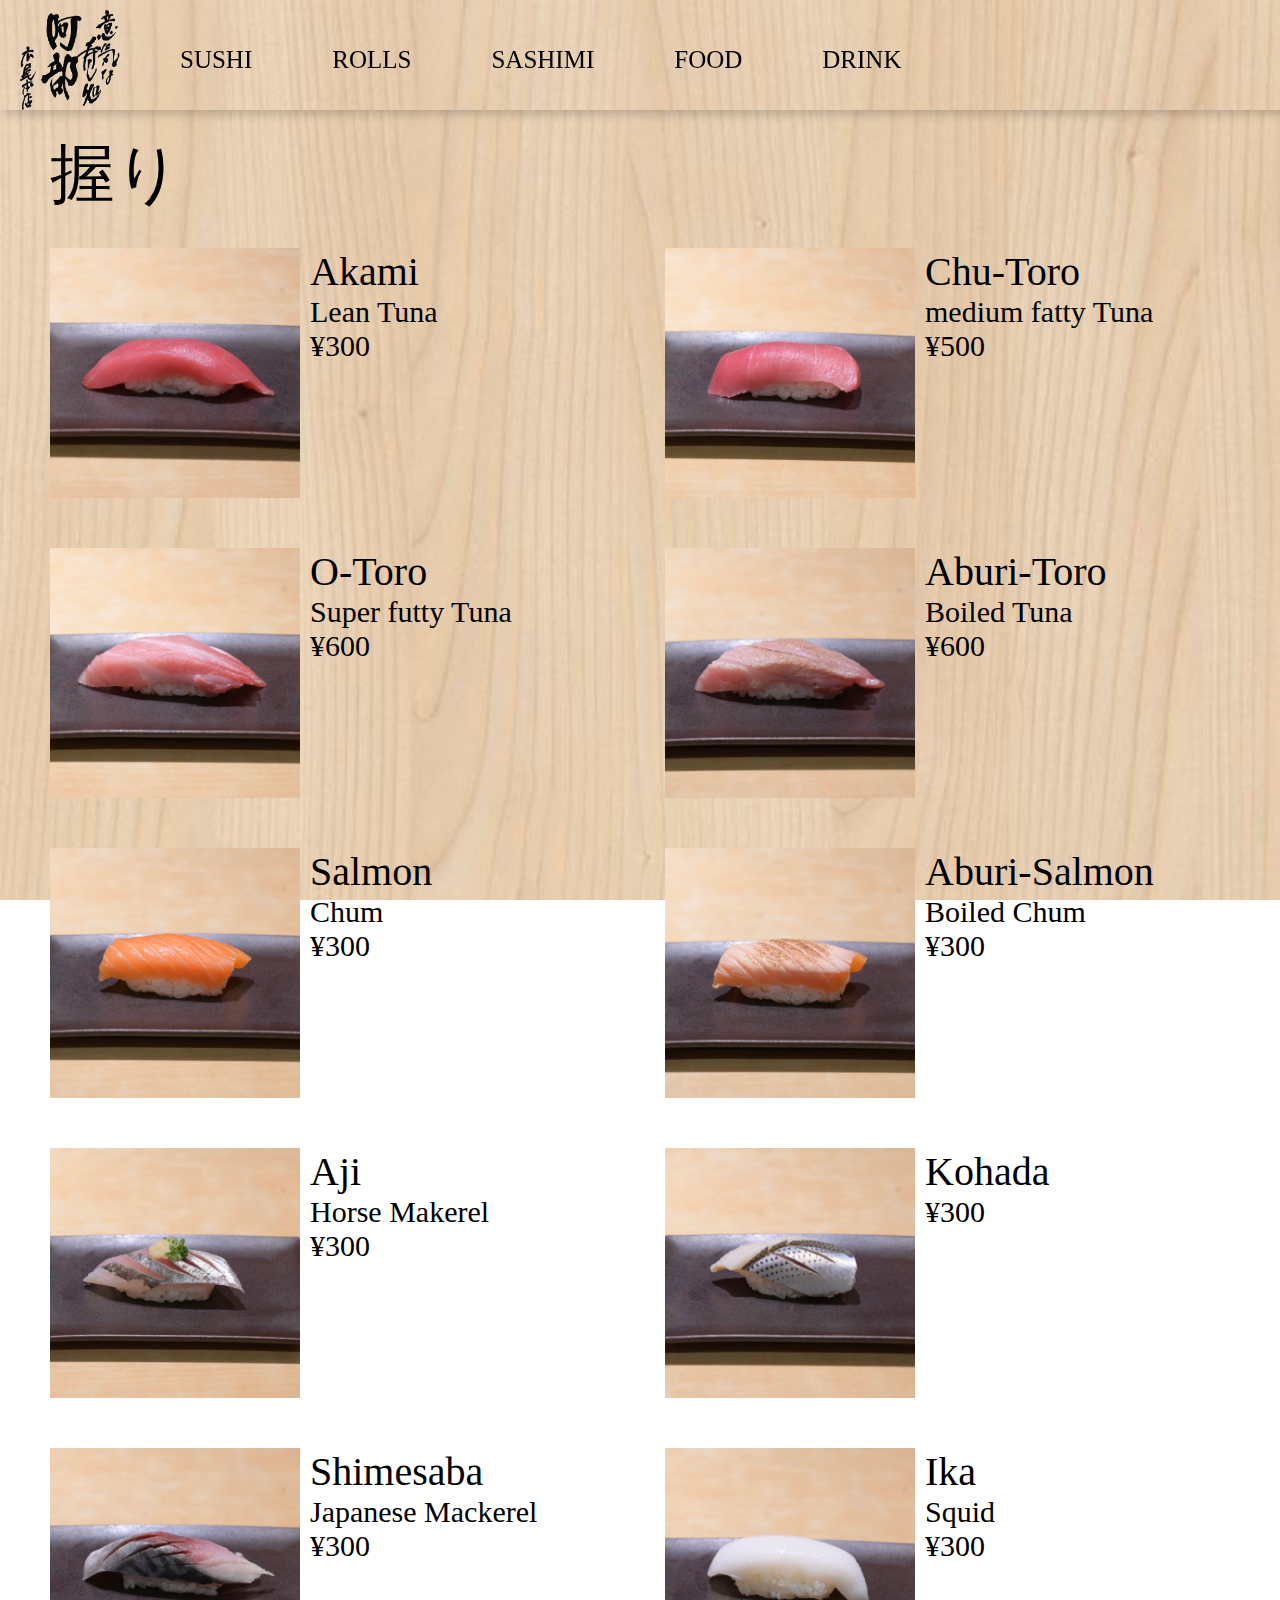
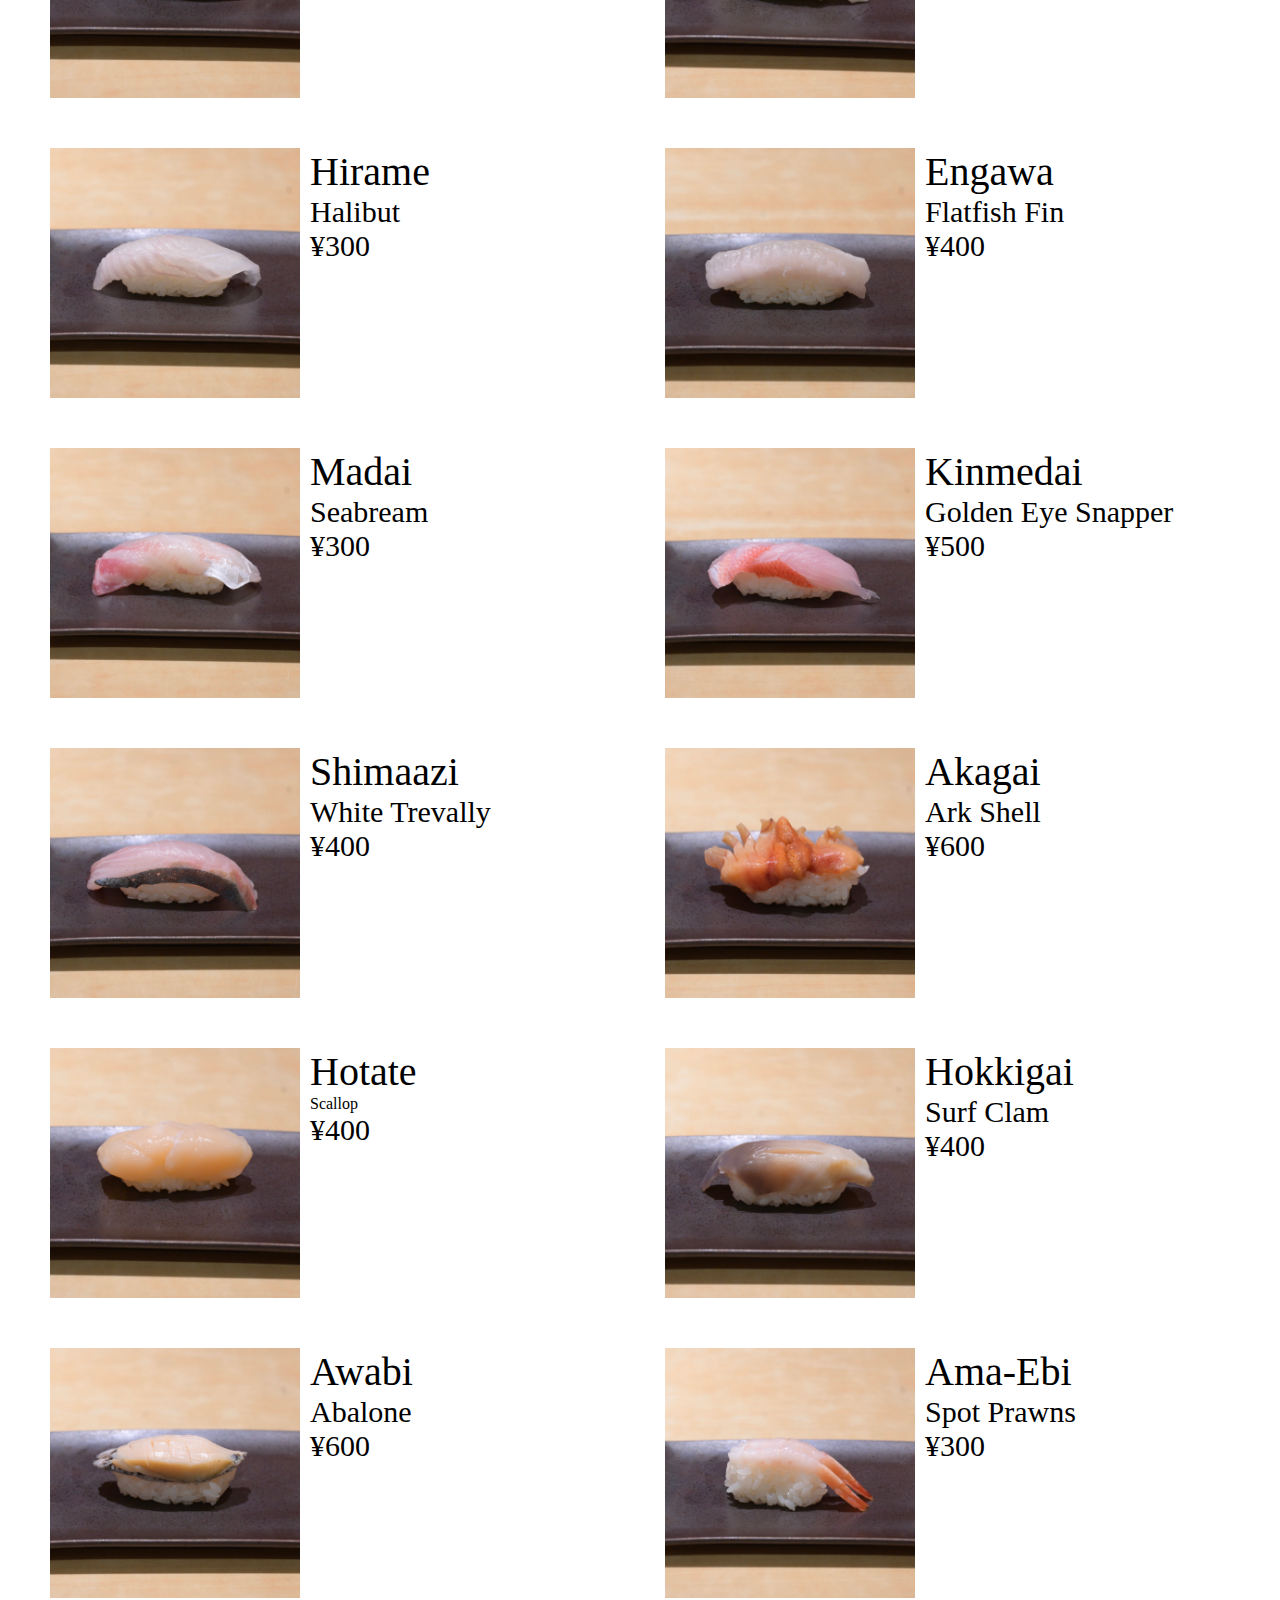
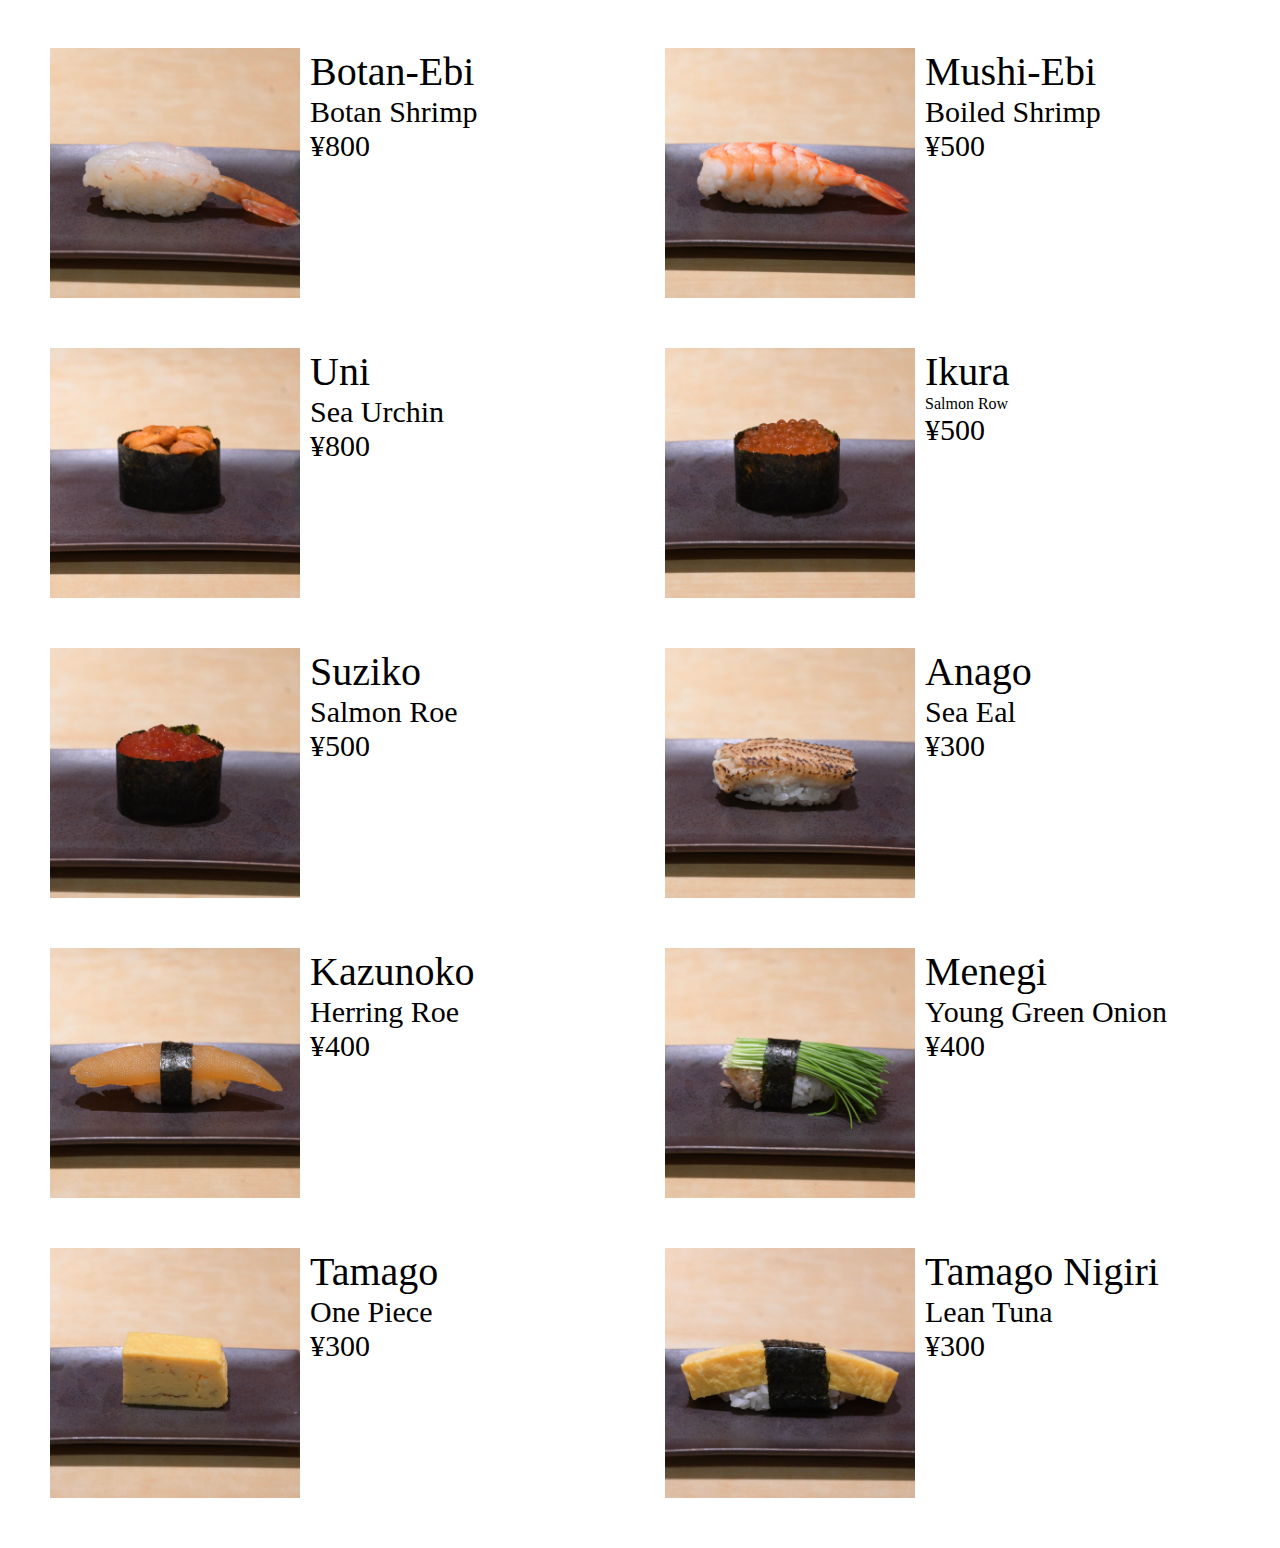
==== commit e7dfd478: "Update index.html" ====
--- a/index.html
+++ b/index.html
@@ -10,7 +10,7 @@
 	<header><img src="img.png">
 		<ul>
 			<li><a>SUSHI</a></li>
-			<li><a href="roll.html">ROLL</a></li>
+			<li><a href="roll.html">ROLLS</a></li>
 			<li><a href="sashimi.html">SASHIMI</a></li>
 			<li><a href="food.html">FOOD</a></li>
 			<li><a href="drink.html">DRINK</a></li>
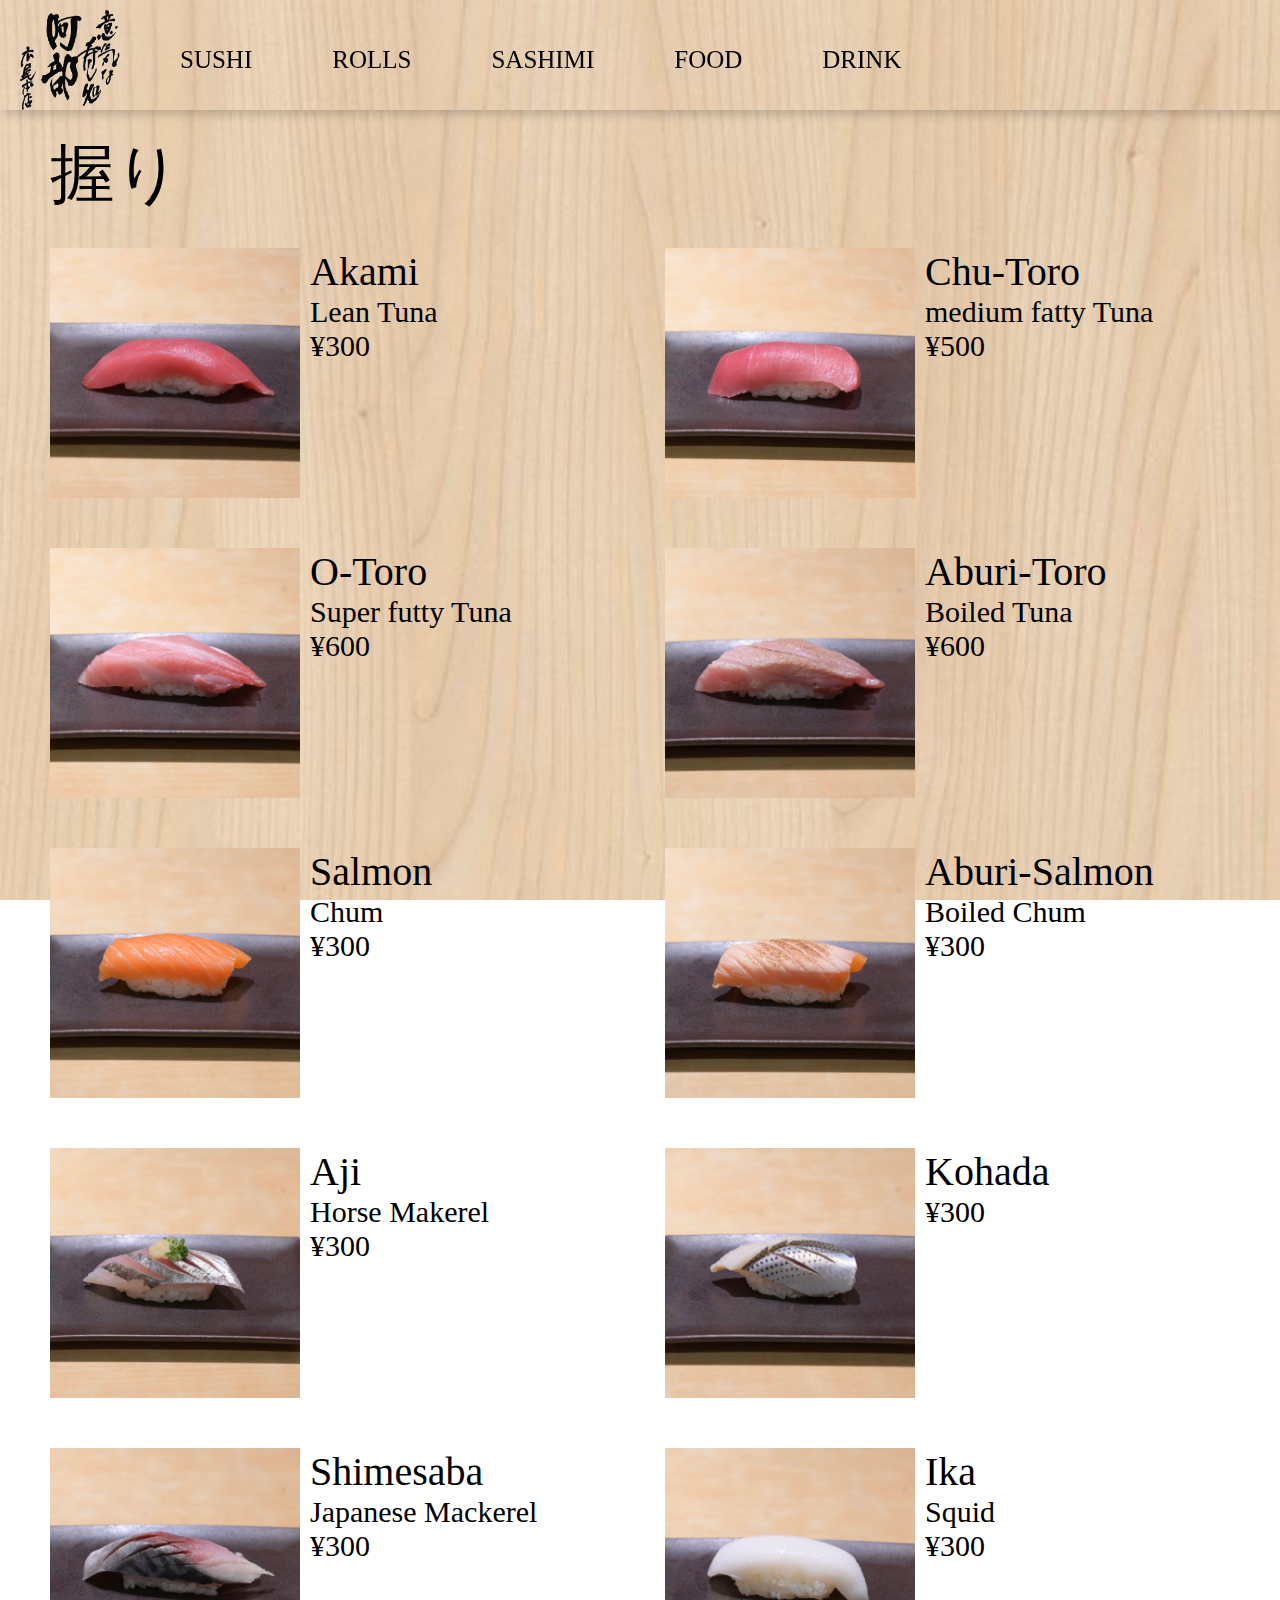
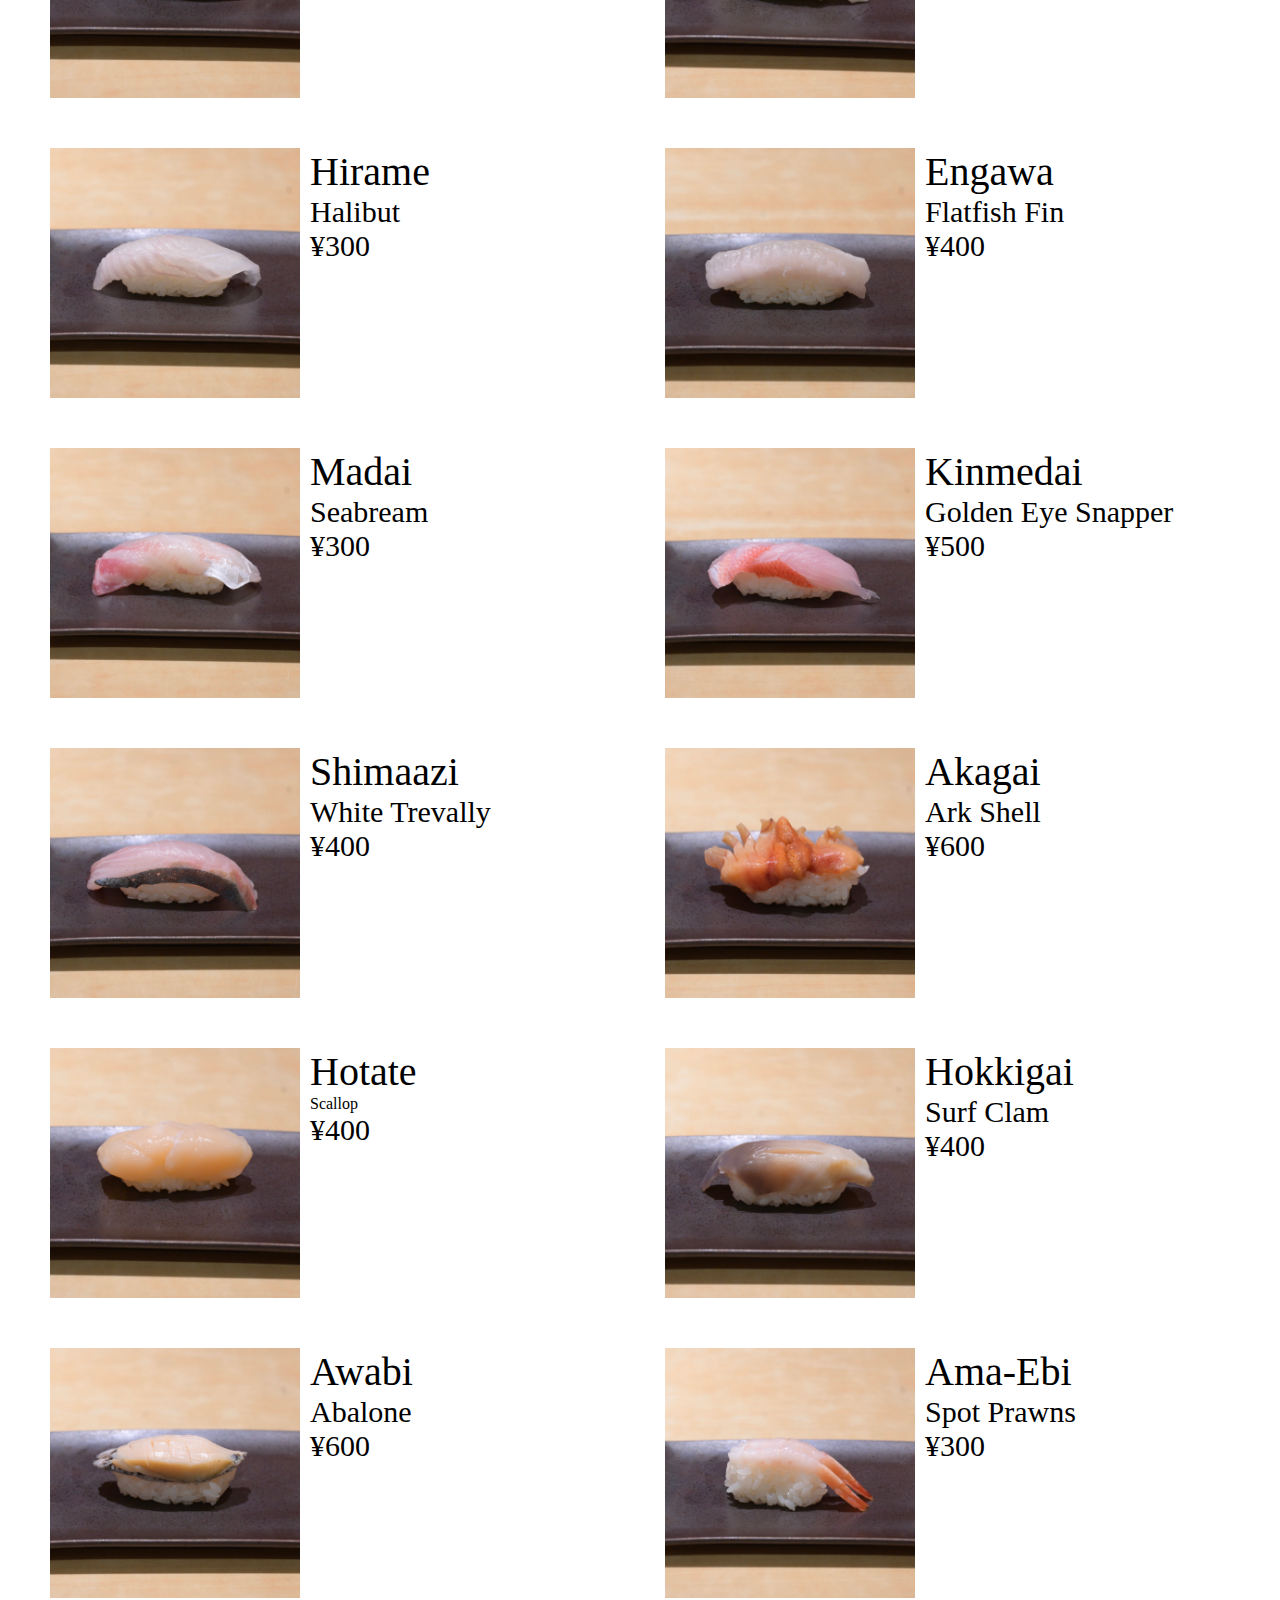
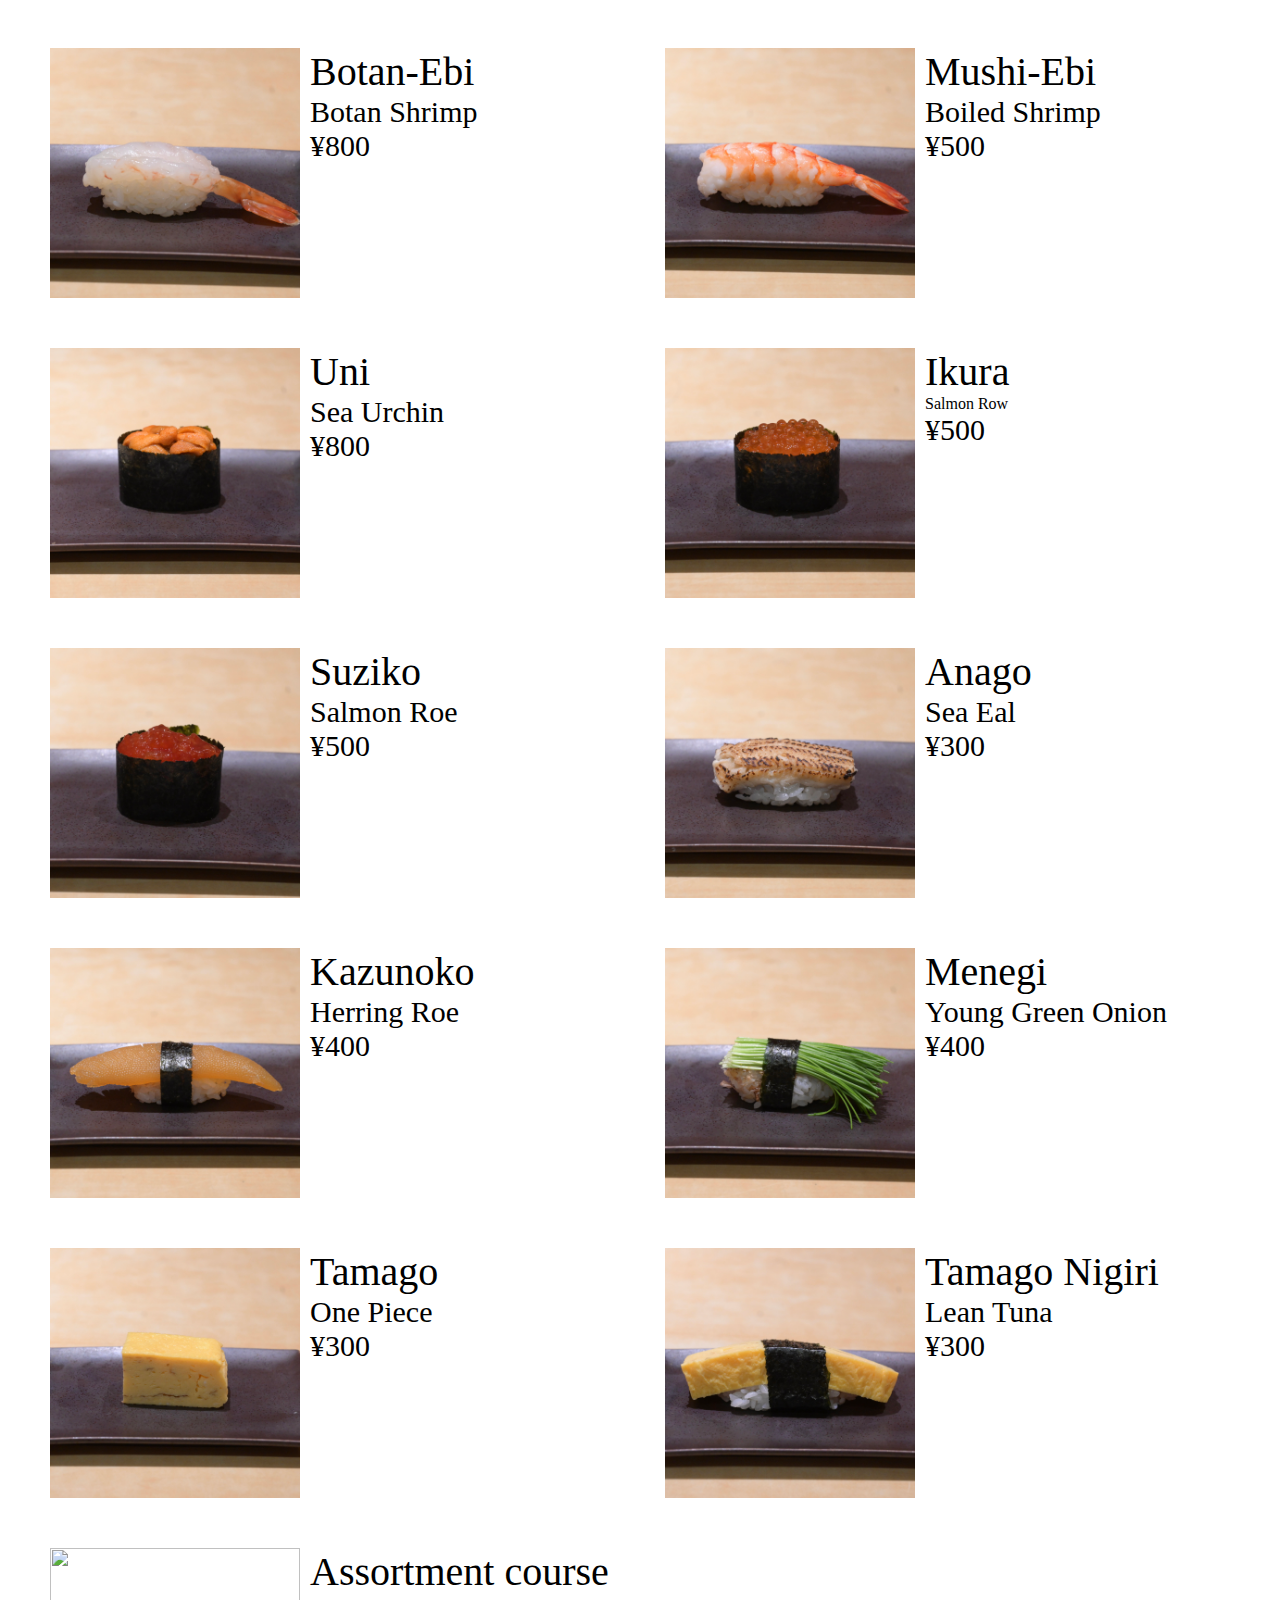
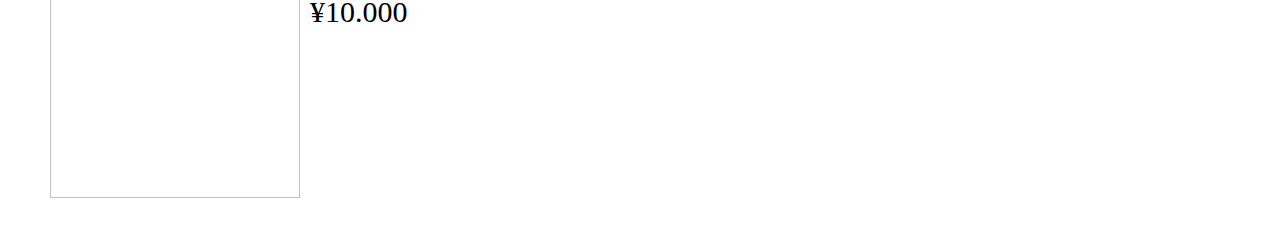
==== commit 0060be10: "Update index.html" ====
--- a/index.html
+++ b/index.html
@@ -50,6 +50,7 @@
 				<li><img src="img28.JPG"><p class="name">Menegi</p><p class="name2">Young Green Onion</p><p class="place">¥400</p></li>
 				<li><img src="img29.JPG"><p class="name">Tamago</p><p class="name2">One Piece</p><p class="place">¥300</p></li>
 				<li><img src="img30.JPG"><p class="name">Tamago Nigiri</p><p class="name2">Lean Tuna</p><p class="place">¥300</p></li>
+				<li><img src="img31.JPG"><p class="name">Assortment course</p><p class="name2"></p><p class="place">¥10.000</p></li>
 			</ul>
 		</div>
 </body>
